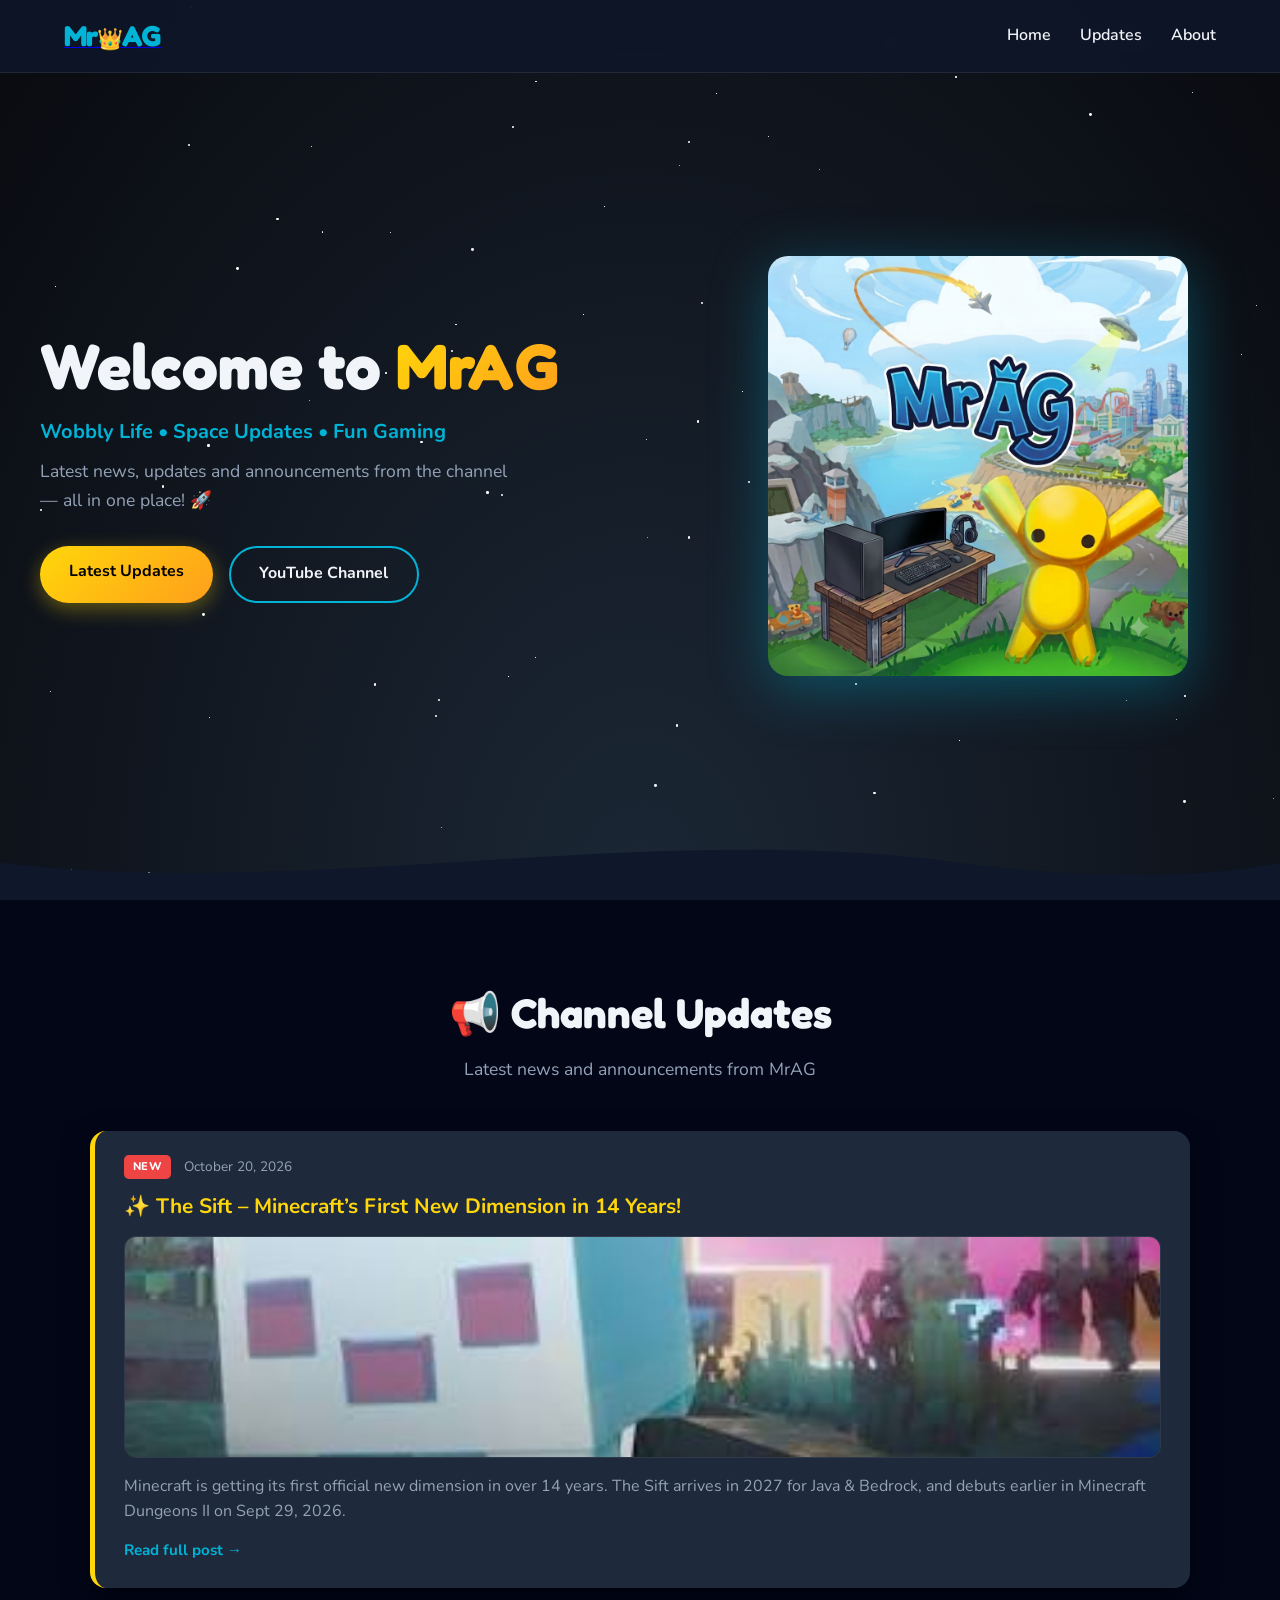
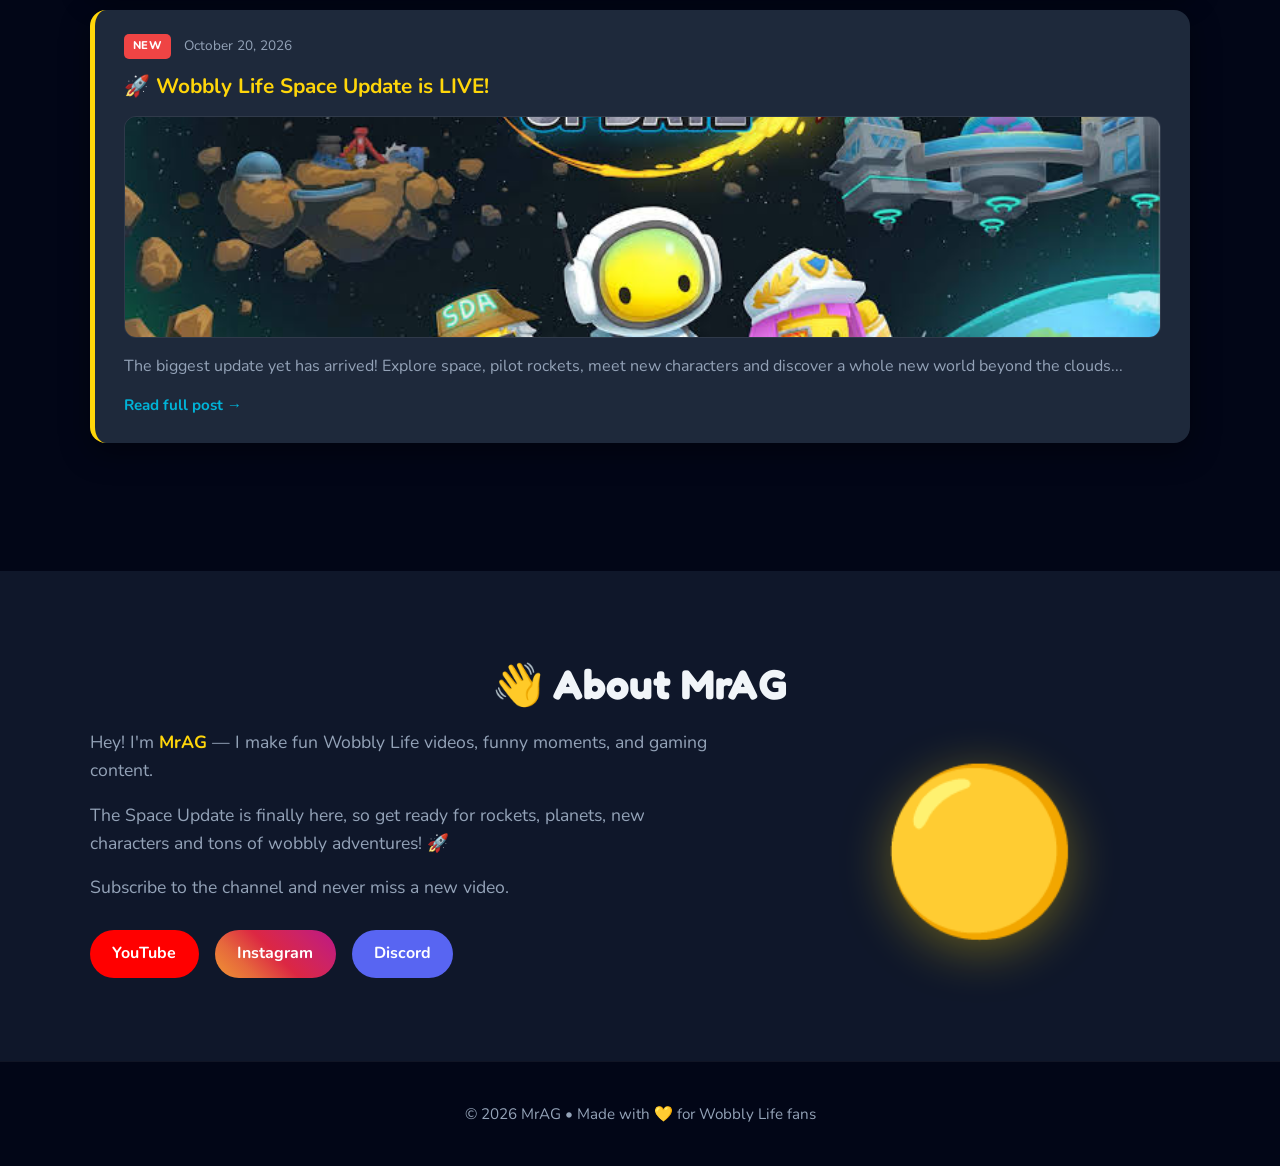
==== index.html @ 1ac7b71c "Add files via upload" ====
<!DOCTYPE html>
<html lang="en">
<head>
  <meta charset="UTF-8" />
  <meta name="viewport" content="width=device-width, initial-scale=1.0" />
  <title>MrAG | Wobbly Life & Gaming</title>
  <link rel="stylesheet" href="style.css" />
  <link rel="preconnect" href="https://fonts.googleapis.com">
  <link rel="preconnect" href="https://fonts.gstatic.com" crossorigin>
  <link href="https://fonts.googleapis.com/css2?family=Fredoka:wght@400;500;600;700&family=Nunito:wght@400;600;700;800&display=swap" rel="stylesheet">
</head>
<body>
  <!-- Floating Stars Background -->
  <div class="stars" id="stars"></div>

  <!-- Navbar -->
  <nav class="navbar">
    <div class="nav-container">
      <a href="index.html" class="logo">
        <span class="logo-text">Mr<span class="logo-crown">👑</span>AG</span>
      </a>
      <ul class="nav-links" id="navLinks">
        <li><a href="#home">Home</a></li>
        <li><a href="#updates">Updates</a></li>
        <li><a href="#about">About</a></li>
      </ul>
      <button class="hamburger" id="hamburger" aria-label="Menu">
        <span></span><span></span><span></span>
      </button>
    </div>
  </nav>

  <!-- Hero Section -->
  <section id="home" class="hero">
    <div class="hero-content">
      <div class="hero-text">
        <h1>Welcome to <span class="highlight">MrAG</span></h1>
        <p class="tagline">Wobbly Life • Space Updates • Fun Gaming</p>
        <p class="hero-desc">Latest news, updates and announcements from the channel — all in one place! 🚀</p>
        <div class="hero-btns">
          <a href="#updates" class="btn btn-primary">Latest Updates</a>
          <a href="https://www.youtube.com/channel/UCVmaqsWX8SFFUA2DObU6sYA" target="_blank" class="btn btn-secondary">YouTube Channel</a>
        </div>
      </div>
      <div class="hero-character">
        <div class="logo-hero">
          <img src="logo.png" alt="MrAG Logo" class="hero-logo" />
        </div>
      </div>
    </div>
    <div class="wave">
      <svg viewBox="0 0 1440 120" preserveAspectRatio="none">
        <path d="M0,64 C360,120 720,0 1080,64 C1260,96 1380,80 1440,64 L1440,120 L0,120 Z" fill="#0f172a"></path>
      </svg>
    </div>
  </section>

  <!-- Updates Section -->
  <section id="updates" class="section updates-section">
    <div class="container">
      <h2 class="section-title">📢 Channel Updates</h2>
      <p class="section-subtitle">Latest news and announcements from MrAG</p>

      <div class="updates-list" id="updatesList">
        <!-- Post 2 - Sift Dimension -->
        <a href="post-sift-dimension.html" target="_blank" class="update-card-link">
          <div class="update-card">
            <div class="update-meta">
              <span class="badge-new">NEW</span>
              <span class="date">October 20, 2026</span>
            </div>
            <h3>✨ The Sift – Minecraft’s First New Dimension in 14 Years!</h3>
            <div class="update-thumb">
              <img src="sift-news.jpg" alt="The Sift Dimension" />
            </div>
            <p class="preview">Minecraft is getting its first official new dimension in over 14 years. The Sift arrives in 2027 for Java & Bedrock, and debuts earlier in Minecraft Dungeons II on Sept 29, 2026.</p>
            <span class="read-more">Read full post →</span>
          </div>
        </a>

        <!-- Post 1 - Space Update -->
        <a href="post-space-update.html" target="_blank" class="update-card-link">
          <div class="update-card">
            <div class="update-meta">
              <span class="badge-new">NEW</span>
              <span class="date">October 20, 2026</span>
            </div>
            <h3>🚀 Wobbly Life Space Update is LIVE!</h3>
            <div class="update-thumb">
              <img src="space-update.jpg" alt="Space Update" />
            </div>
            <p class="preview">The biggest update yet has arrived! Explore space, pilot rockets, meet new characters and discover a whole new world beyond the clouds...</p>
            <span class="read-more">Read full post →</span>
          </div>
        </a>
      </div>
    </div>
  </section>

  <!-- About Section -->
  <section id="about" class="section about-section">
    <div class="container">
      <h2 class="section-title">👋 About MrAG</h2>
      <div class="about-content">
        <div class="about-text">
          <p>Hey! I'm <strong>MrAG</strong> — I make fun Wobbly Life videos, funny moments, and gaming content.</p>
          <p>The Space Update is finally here, so get ready for rockets, planets, new characters and tons of wobbly adventures! 🚀</p>
          <p>Subscribe to the channel and never miss a new video.</p>
          <div class="social-links">
            <a href="https://www.youtube.com/channel/UCVmaqsWX8SFFUA2DObU6sYA" target="_blank" class="social-btn youtube">YouTube</a>
            <a href="#" class="social-btn instagram">Instagram</a>
            <a href="#" class="social-btn discord">Discord</a>
          </div>
        </div>
        <div class="about-character">
          <div class="big-blob">🟡</div>
        </div>
      </div>
    </div>
  </section>

  <!-- Footer -->
  <footer class="footer">
    <div class="container">
      <p>© 2026 MrAG • Made with 💛 for Wobbly Life fans</p>
    </div>
  </footer>

  <script src="script.js"></script>
</body>
</html>
---- style.css ----
/* ========== RESET & BASE ========== */
* {
  margin: 0;
  padding: 0;
  box-sizing: border-box;
}

:root {
  --yellow: #ffd60a;
  --yellow-dark: #f4a261;
  --blue: #00b4d8;
  --blue-dark: #0077b6;
  --purple: #7b2cbf;
  --dark: #0f172a;
  --darker: #020617;
  --card: #1e293b;
  --text: #f1f5f9;
  --text-muted: #94a3b8;
  --success: #22c55e;
  --radius: 16px;
  --shadow: 0 10px 30px rgba(0,0,0,0.4);
}

html {
  scroll-behavior: smooth;
}

body {
  font-family: 'Nunito', 'Fredoka', sans-serif;
  background: var(--darker);
  color: var(--text);
  line-height: 1.6;
  overflow-x: hidden;
}

/* ========== STARS BACKGROUND ========== */
.stars {
  position: fixed;
  top: 0;
  left: 0;
  width: 100%;
  height: 100%;
  pointer-events: none;
  z-index: 0;
  background: radial-gradient(ellipse at bottom, #1b2735 0%, #090a0f 100%);
}

.star {
  position: absolute;
  background: white;
  border-radius: 50%;
  animation: twinkle var(--duration) ease-in-out infinite;
}

@keyframes twinkle {
  0%, 100% { opacity: 0.3; transform: scale(1); }
  50% { opacity: 1; transform: scale(1.2); }
}

/* ========== NAVBAR ========== */
.navbar {
  position: fixed;
  top: 0;
  left: 0;
  width: 100%;
  z-index: 1000;
  background: rgba(15, 23, 42, 0.85);
  backdrop-filter: blur(12px);
  border-bottom: 1px solid rgba(255,255,255,0.08);
}

.nav-container {
  max-width: 1200px;
  margin: 0 auto;
  padding: 0.8rem 1.5rem;
  display: flex;
  align-items: center;
  justify-content: space-between;
}

.logo-text {
  font-family: 'Fredoka', sans-serif;
  font-size: 1.8rem;
  font-weight: 700;
  color: var(--blue);
  text-decoration: none;
  letter-spacing: -1px;
}

.logo-crown {
  font-size: 1.3rem;
  vertical-align: middle;
}

.nav-links {
  display: flex;
  list-style: none;
  gap: 1.8rem;
  align-items: center;
}

.nav-links a {
  color: var(--text);
  text-decoration: none;
  font-weight: 600;
  font-size: 1rem;
  transition: color 0.2s;
}

.nav-links a:hover {
  color: var(--yellow);
}

.btn-nav {
  background: linear-gradient(135deg, var(--yellow), var(--yellow-dark));
  color: #000 !important;
  padding: 0.45rem 1.1rem;
  border-radius: 50px;
  font-weight: 700 !important;
}

.hamburger {
  display: none;
  flex-direction: column;
  gap: 5px;
  background: none;
  border: none;
  cursor: pointer;
}

.hamburger span {
  width: 26px;
  height: 3px;
  background: var(--text);
  border-radius: 3px;
  transition: 0.3s;
}

/* ========== HERO ========== */
.hero {
  position: relative;
  min-height: 100vh;
  display: flex;
  align-items: center;
  padding: 6rem 1.5rem 4rem;
  z-index: 1;
}

.hero-content {
  max-width: 1200px;
  margin: 0 auto;
  display: grid;
  grid-template-columns: 1.2fr 1fr;
  gap: 3rem;
  align-items: center;
  width: 100%;
}

.hero-text h1 {
  font-family: 'Fredoka', sans-serif;
  font-size: clamp(2.5rem, 6vw, 4rem);
  font-weight: 700;
  line-height: 1.15;
  margin-bottom: 0.8rem;
}

.highlight {
  background: linear-gradient(135deg, var(--yellow), #ff9f1c);
  -webkit-background-clip: text;
  -webkit-text-fill-color: transparent;
  background-clip: text;
}

.tagline {
  font-size: 1.25rem;
  color: var(--blue);
  font-weight: 700;
  margin-bottom: 0.6rem;
}

.hero-desc {
  color: var(--text-muted);
  font-size: 1.1rem;
  margin-bottom: 2rem;
  max-width: 480px;
}

.hero-btns {
  display: flex;
  gap: 1rem;
  flex-wrap: wrap;
}

.btn {
  display: inline-block;
  padding: 0.85rem 1.8rem;
  border-radius: 50px;
  font-weight: 700;
  font-size: 1rem;
  text-decoration: none;
  transition: all 0.25s ease;
  border: none;
  cursor: pointer;
  font-family: inherit;
}

.btn-primary {
  background: linear-gradient(135deg, var(--yellow), #ff9f1c);
  color: #000;
  box-shadow: 0 6px 20px rgba(255, 214, 10, 0.35);
}

.btn-primary:hover {
  transform: translateY(-3px);
  box-shadow: 0 10px 28px rgba(255, 214, 10, 0.5);
}

.btn-secondary {
  background: transparent;
  color: var(--text);
  border: 2px solid var(--blue);
}

.btn-secondary:hover {
  background: var(--blue);
  color: #000;
}

/* Hero Logo */
.hero-character {
  position: relative;
  display: flex;
  justify-content: center;
  align-items: center;
}

.logo-hero {
  max-width: 420px;
  width: 100%;
}

.hero-logo {
  width: 100%;
  height: auto;
  border-radius: 20px;
  animation: bounce 3s ease-in-out infinite;
  filter: drop-shadow(0 12px 28px rgba(0, 180, 216, 0.35));
  display: block;
}

@keyframes bounce {
  0%, 100% { transform: translateY(0); }
  50% { transform: translateY(-14px); }
}

.wave {
  position: absolute;
  bottom: 0;
  left: 0;
  width: 100%;
  line-height: 0;
}

.wave svg {
  width: 100%;
  height: 80px;
}

/* ========== SECTIONS ========== */
.section {
  position: relative;
  z-index: 1;
  padding: 5rem 1.5rem;
}

.container {
  max-width: 1100px;
  margin: 0 auto;
}

.section-title {
  font-family: 'Fredoka', sans-serif;
  font-size: clamp(1.8rem, 4vw, 2.6rem);
  text-align: center;
  margin-bottom: 0.5rem;
}

.section-subtitle {
  text-align: center;
  color: var(--text-muted);
  margin-bottom: 3rem;
  font-size: 1.1rem;
}

/* ========== UPDATES ========== */
.updates-section {
  background: var(--darker);
}

.updates-list {
  display: flex;
  flex-direction: column;
  gap: 1.4rem;
  margin-bottom: 3rem;
}

.update-card-link {
  text-decoration: none;
  color: inherit;
  display: block;
}

.update-card {
  background: var(--card);
  border-radius: var(--radius);
  padding: 1.5rem 1.8rem;
  border-left: 5px solid var(--yellow);
  box-shadow: var(--shadow);
  transition: transform 0.25s, box-shadow 0.25s;
  cursor: pointer;
}

.update-card-link:hover .update-card {
  transform: translateY(-5px);
  box-shadow: 0 16px 40px rgba(0,0,0,0.5);
}

.update-meta {
  display: flex;
  align-items: center;
  gap: 0.8rem;
  margin-bottom: 0.7rem;
}

.update-meta .badge-new {
  background: #ef4444;
  color: white;
  font-size: 0.7rem;
  font-weight: 800;
  padding: 0.2rem 0.55rem;
  border-radius: 5px;
  letter-spacing: 0.5px;
}

.update-meta .date {
  font-size: 0.85rem;
  color: var(--text-muted);
}

.update-card h3 {
  font-size: 1.3rem;
  margin-bottom: 0.5rem;
  color: var(--yellow);
}

.update-thumb {
  margin: 0.8rem 0 1rem;
  border-radius: 12px;
  overflow: hidden;
  border: 1px solid rgba(255,255,255,0.08);
}
.update-thumb img {
  width: 100%;
  height: auto;
  display: block;
  max-height: 220px;
  object-fit: cover;
}
.update-card .preview {
  color: var(--text-muted);
  font-size: 1rem;
  margin-bottom: 0.9rem;
  line-height: 1.55;
}

.update-card .read-more {
  color: var(--blue);
  font-weight: 700;
  font-size: 0.95rem;
}

.update-card-link:hover .read-more {
  color: var(--yellow);
}

/* ========== ABOUT ========== */
.about-section {
  background: var(--dark);
}

.about-content {
  display: grid;
  grid-template-columns: 1.5fr 1fr;
  gap: 3rem;
  align-items: center;
}

.about-text p {
  margin-bottom: 1rem;
  font-size: 1.1rem;
  color: var(--text-muted);
}

.about-text strong {
  color: var(--yellow);
}

.social-links {
  display: flex;
  gap: 1rem;
  margin-top: 1.8rem;
  flex-wrap: wrap;
}

.social-btn {
  padding: 0.7rem 1.4rem;
  border-radius: 50px;
  font-weight: 700;
  text-decoration: none;
  transition: 0.25s;
}

.social-btn.youtube {
  background: #ff0000;
  color: white;
}

.social-btn.instagram {
  background: linear-gradient(45deg, #f09433, #e6683c, #dc2743, #cc2366, #bc1888);
  color: white;
}

.social-btn.discord {
  background: #5865f2;
  color: white;
}

.social-btn:hover {
  transform: translateY(-3px);
  filter: brightness(1.1);
}

.about-character {
  display: flex;
  justify-content: center;
}

.big-blob {
  font-size: 10rem;
  animation: bounce 3s ease-in-out infinite;
  filter: drop-shadow(0 10px 25px rgba(255, 214, 10, 0.35));
}

/* ========== FOOTER ========== */
.footer {
  background: var(--darker);
  padding: 2.5rem 1.5rem;
  text-align: center;
  border-top: 1px solid rgba(255,255,255,0.06);
  position: relative;
  z-index: 1;
}

.footer p {
  color: var(--text-muted);
  font-size: 0.95rem;
}

.footer-note {
  margin-top: 0.4rem;
  font-size: 0.8rem !important;
  opacity: 0.7;
}

/* ========== RESPONSIVE ========== */
@media (max-width: 900px) {
  .hero-content {
    grid-template-columns: 1fr;
    text-align: center;
  }
  .hero-desc {
    margin-left: auto;
    margin-right: auto;
  }
  .hero-btns {
    justify-content: center;
  }
  .hero-character {
    order: -1;
  }
  .logo-hero {
    max-width: 320px;
    margin: 0 auto;
  }
  .about-content {
    grid-template-columns: 1fr;
    text-align: center;
  }
  .social-links {
    justify-content: center;
  }
}

@media (max-width: 700px) {
  .nav-links {
    position: fixed;
    top: 70px;
    left: 0;
    width: 100%;
    background: var(--dark);
    flex-direction: column;
    padding: 1.5rem;
    gap: 1.2rem;
    transform: translateY(-150%);
    transition: transform 0.3s ease;
    border-bottom: 1px solid rgba(255,255,255,0.08);
  }
  .nav-links.active {
    transform: translateY(0);
  }
  .hamburger {
    display: flex;
  }
}
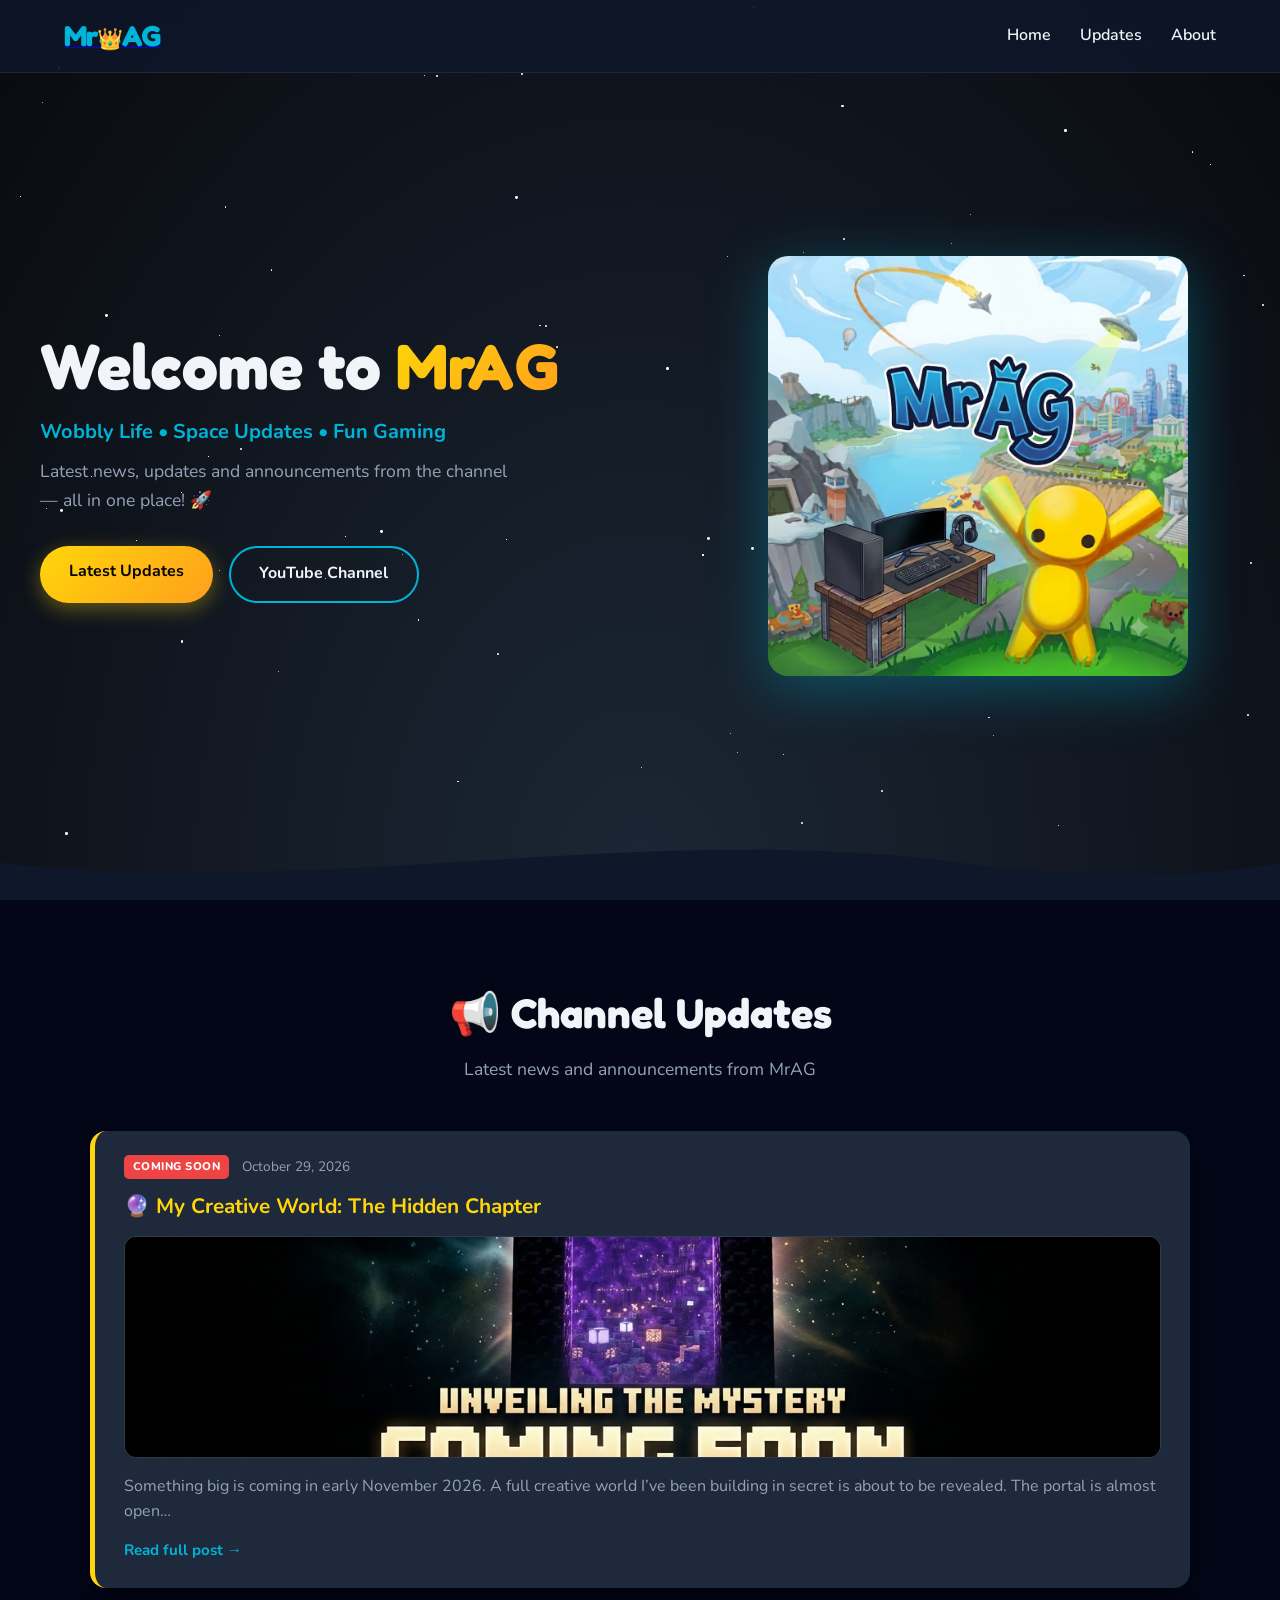
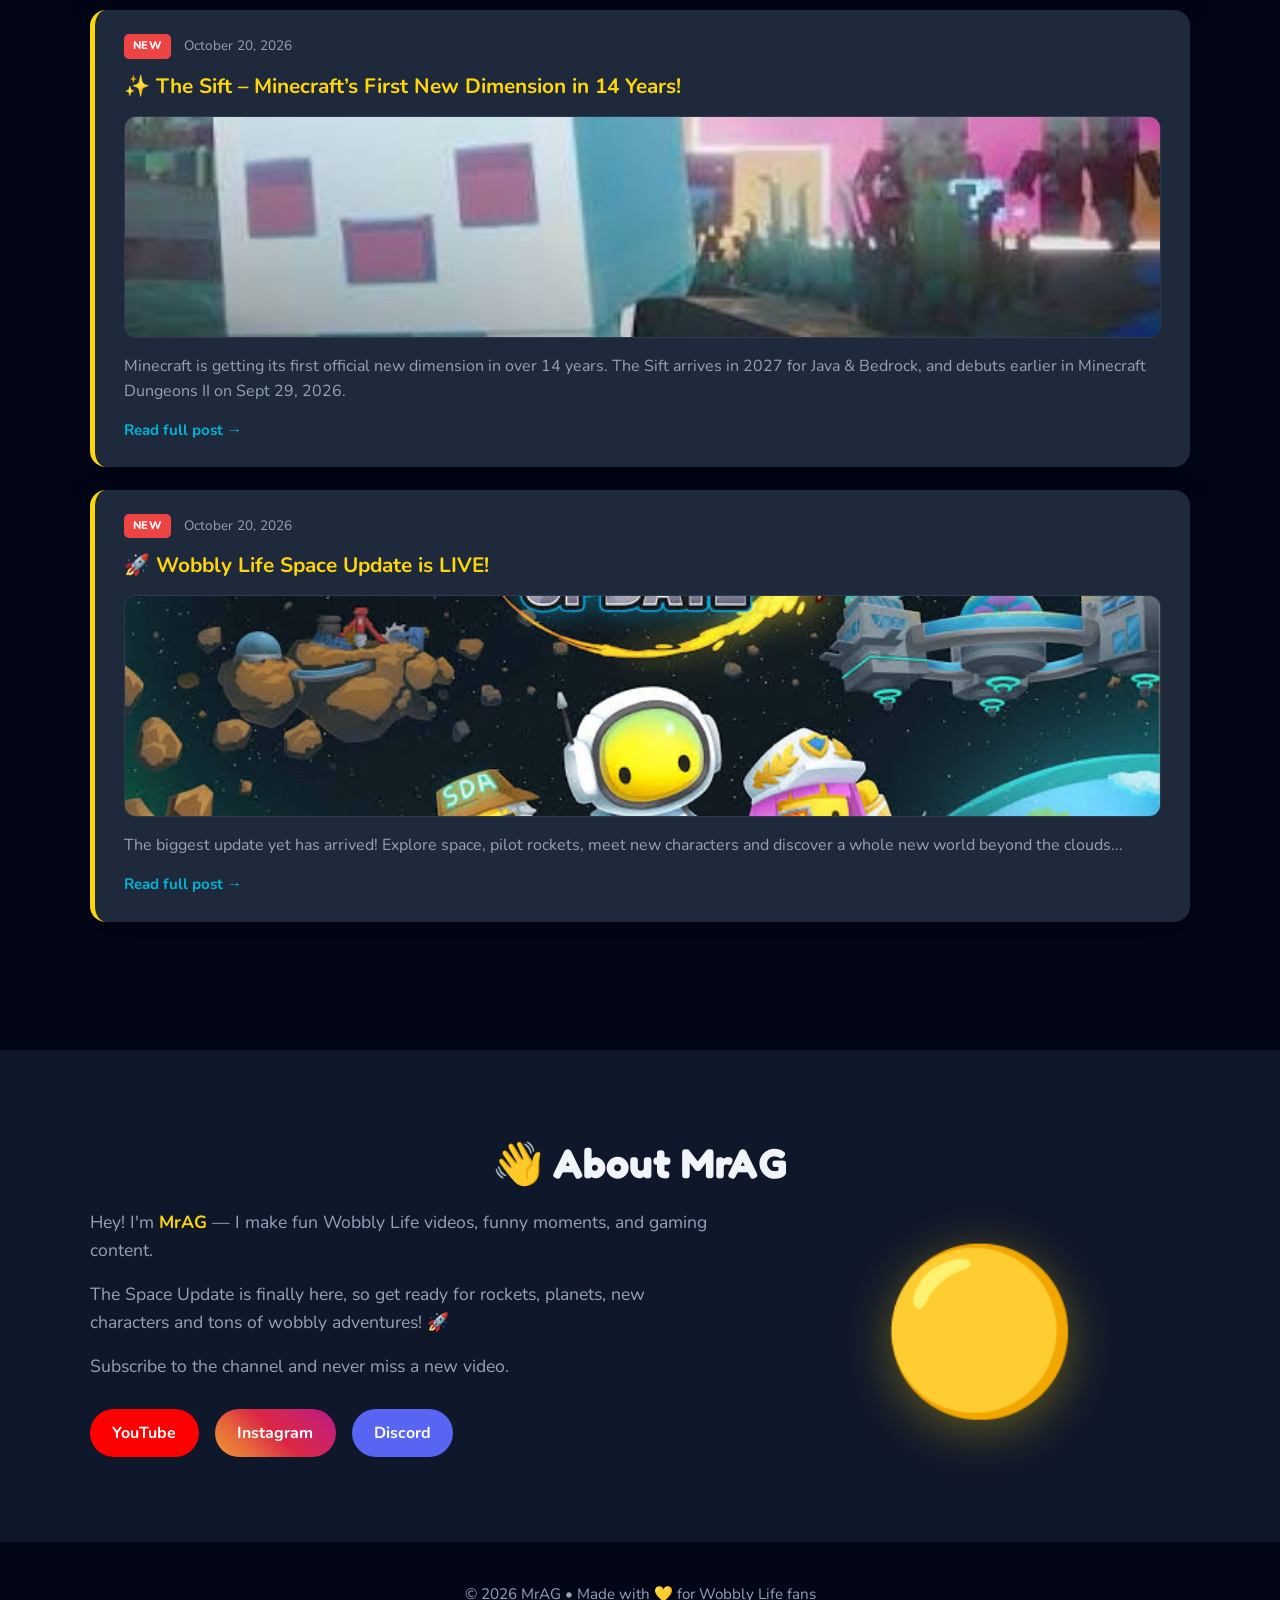
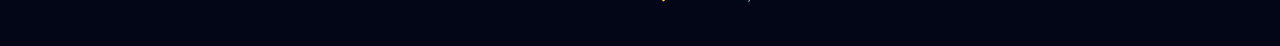
==== commit 7b5a4524: "Add files via upload" ====
--- a/index.html
+++ b/index.html
@@ -62,6 +62,22 @@
       <p class="section-subtitle">Latest news and announcements from MrAG</p>
 
       <div class="updates-list" id="updatesList">
+        <!-- Post 3 - Hidden Chapter Coming Soon -->
+        <a href="post-hidden-chapter.html" target="_blank" class="update-card-link">
+          <div class="update-card">
+            <div class="update-meta">
+              <span class="badge-new">COMING SOON</span>
+              <span class="date">October 29, 2026</span>
+            </div>
+            <h3>🔮 My Creative World: The Hidden Chapter</h3>
+            <div class="update-thumb">
+              <img src="coming-soon-world.jpg" alt="Coming Soon - Hidden Chapter" />
+            </div>
+            <p class="preview">Something big is coming in early November 2026. A full creative world I’ve been building in secret is about to be revealed. The portal is almost open…</p>
+            <span class="read-more">Read full post →</span>
+          </div>
+        </a>
+
         <!-- Post 2 - Sift Dimension -->
         <a href="post-sift-dimension.html" target="_blank" class="update-card-link">
           <div class="update-card">
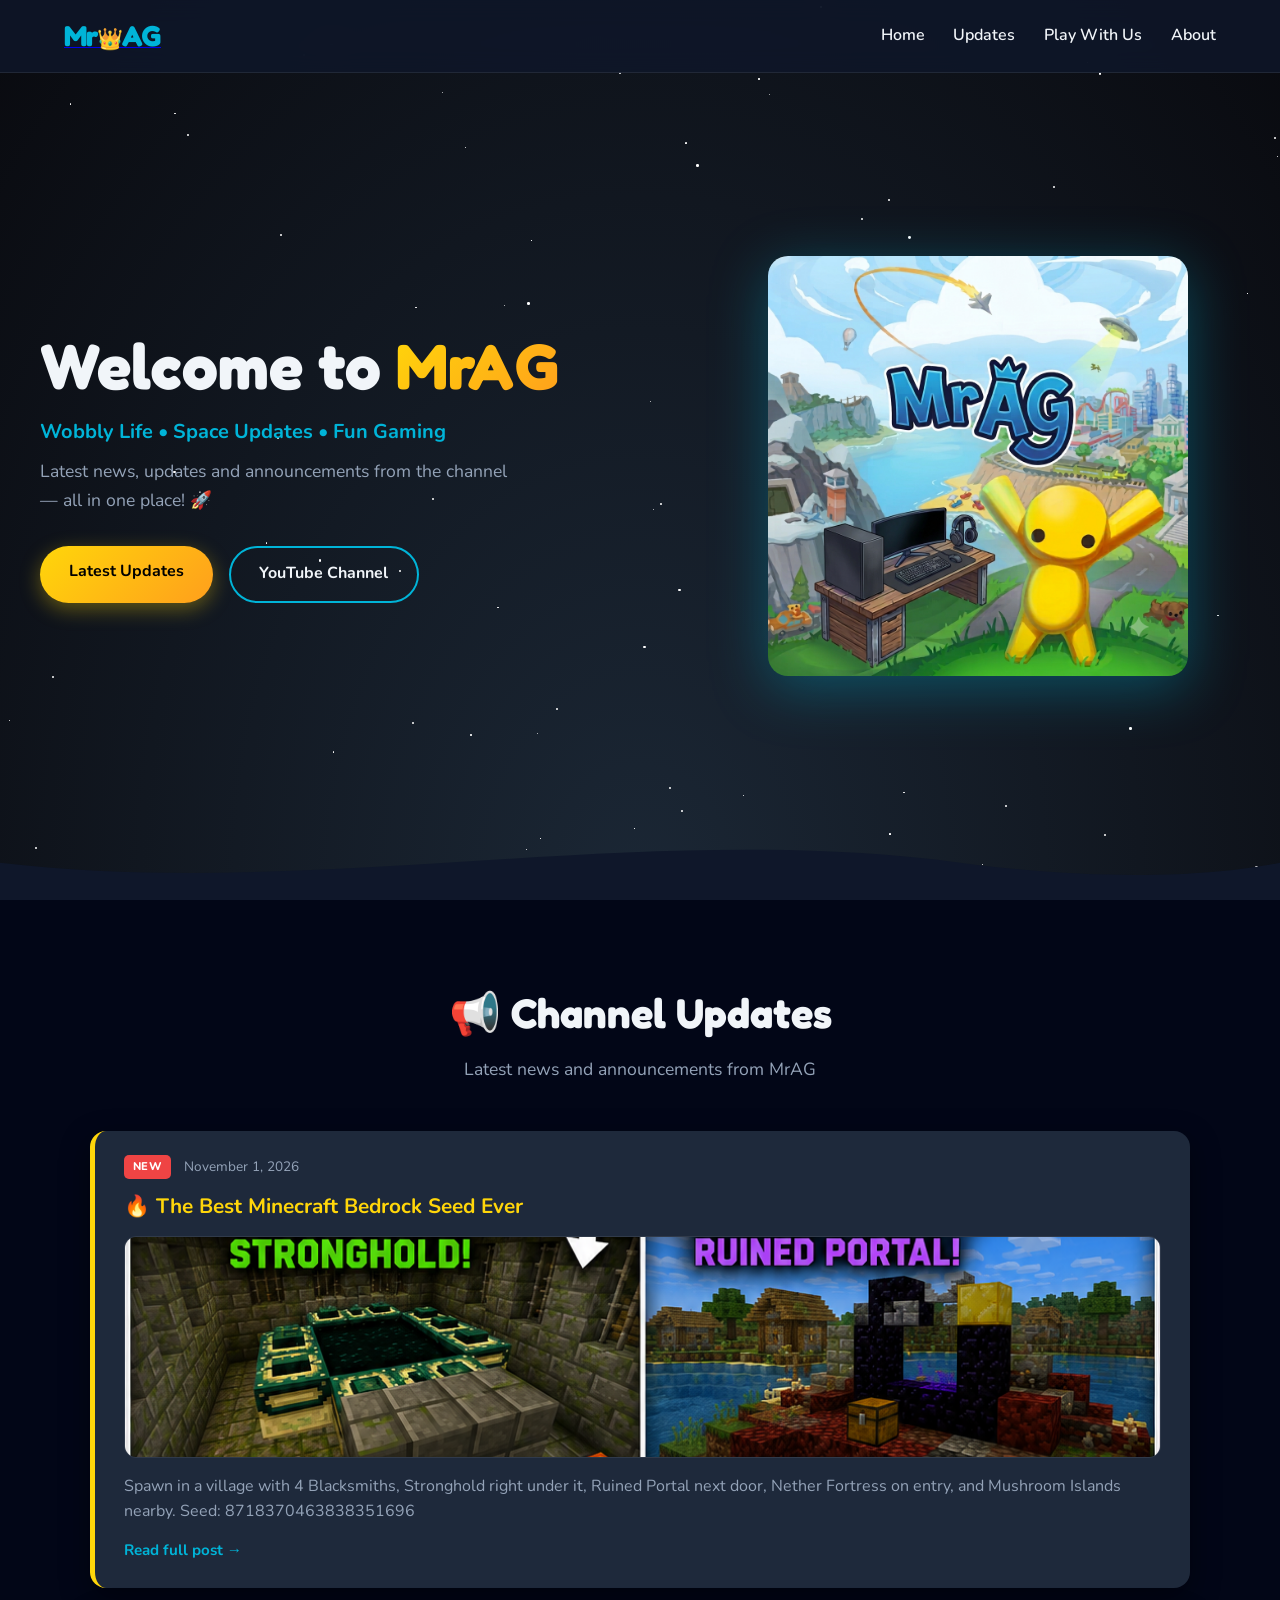
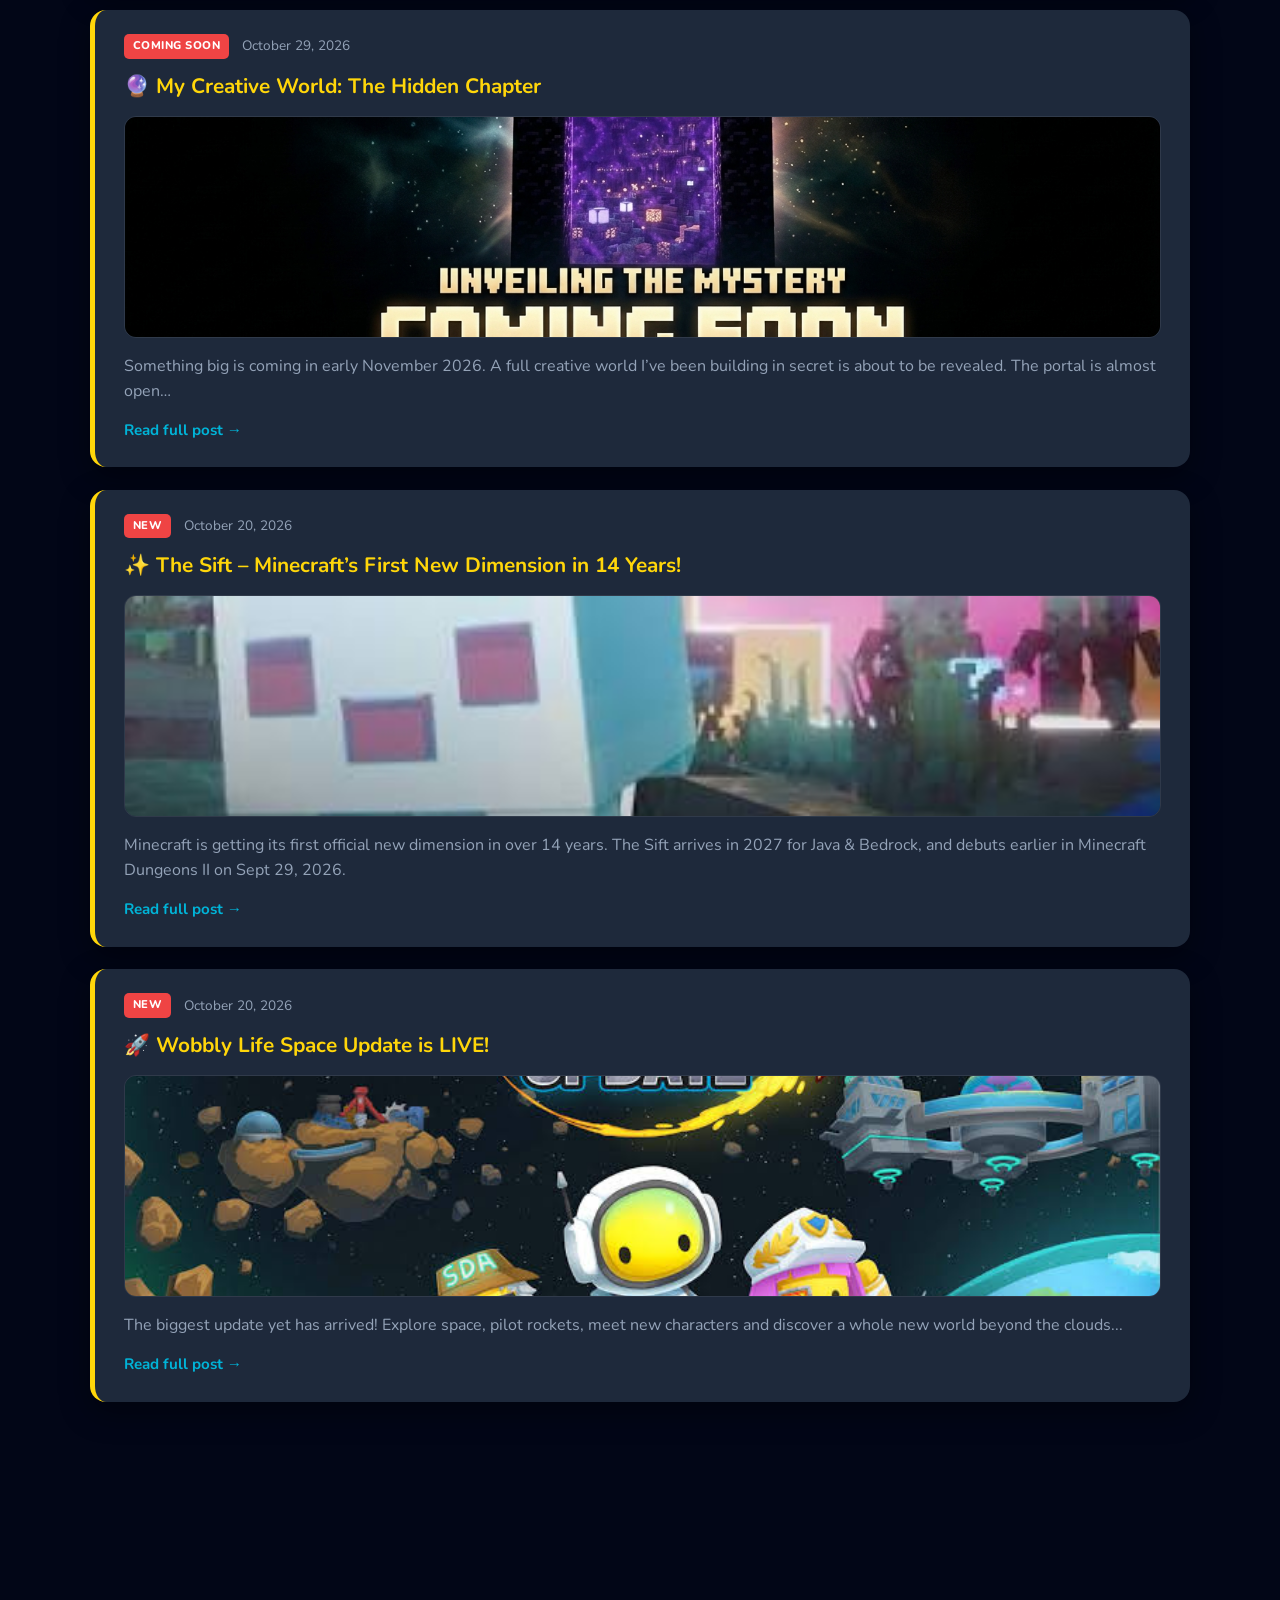
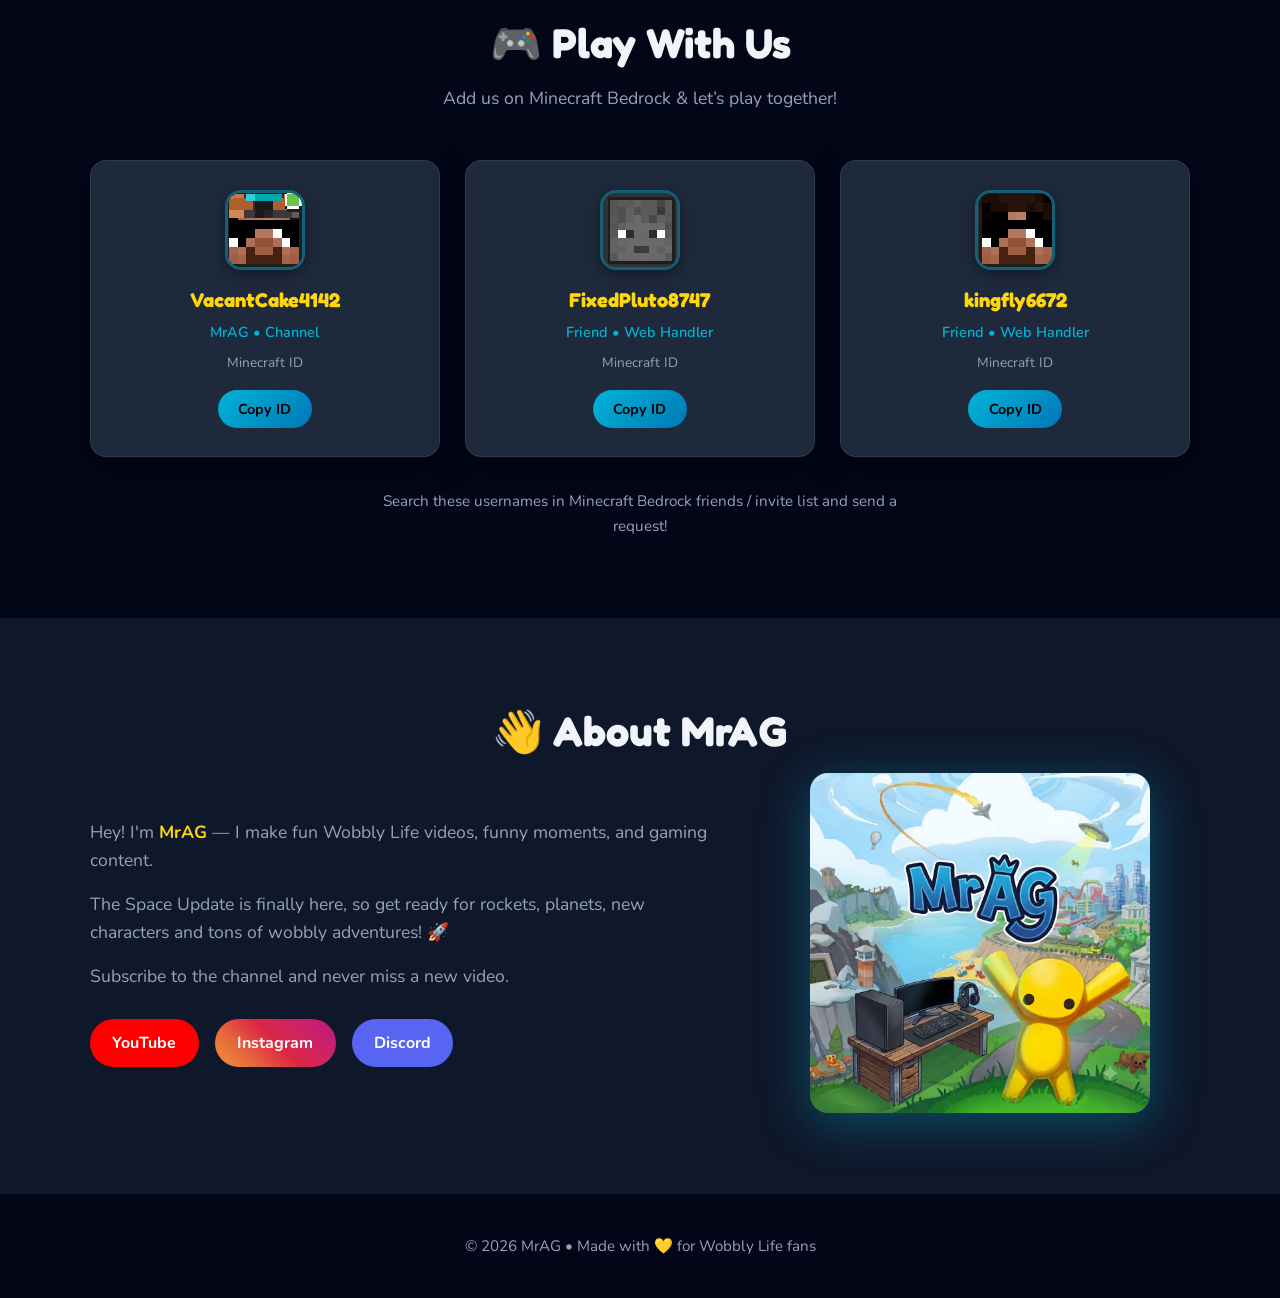
==== commit db1613ca: "Add files via upload" ====
--- a/index.html
+++ b/index.html
@@ -22,6 +22,7 @@
       <ul class="nav-links" id="navLinks">
         <li><a href="#home">Home</a></li>
         <li><a href="#updates">Updates</a></li>
+        <li><a href="#play">Play With Us</a></li>
         <li><a href="#about">About</a></li>
       </ul>
       <button class="hamburger" id="hamburger" aria-label="Menu">
@@ -62,6 +63,22 @@
       <p class="section-subtitle">Latest news and announcements from MrAG</p>
 
       <div class="updates-list" id="updatesList">
+        <!-- Post 4 - Best Bedrock Seed -->
+        <a href="post-best-bedrock-seed.html" target="_blank" class="update-card-link">
+          <div class="update-card">
+            <div class="update-meta">
+              <span class="badge-new">NEW</span>
+              <span class="date">November 1, 2026</span>
+            </div>
+            <h3>🔥 The Best Minecraft Bedrock Seed Ever</h3>
+            <div class="update-thumb">
+              <img src="seed-guide.jpg" alt="Best Minecraft Bedrock Seed" />
+            </div>
+            <p class="preview">Spawn in a village with 4 Blacksmiths, Stronghold right under it, Ruined Portal next door, Nether Fortress on entry, and Mushroom Islands nearby. Seed: 8718370463838351696</p>
+            <span class="read-more">Read full post →</span>
+          </div>
+        </a>
+
         <!-- Post 3 - Hidden Chapter Coming Soon -->
         <a href="post-hidden-chapter.html" target="_blank" class="update-card-link">
           <div class="update-card">
@@ -110,6 +127,49 @@
           </div>
         </a>
       </div>
+    </div>
+  </section>
+
+
+  <!-- Play With Us Section -->
+  <section id="play" class="section play-section">
+    <div class="container">
+      <h2 class="section-title">🎮 Play With Us</h2>
+      <p class="section-subtitle">Add us on Minecraft Bedrock &amp; let’s play together!</p>
+
+      <div class="players-grid">
+        <div class="player-card">
+          <div class="player-avatar">
+            <img src="face_vacant.png" alt="VacantCake4142" />
+          </div>
+          <h3 class="player-name">VacantCake4142</h3>
+          <p class="player-role">MrAG • Channel</p>
+          <p class="player-id">Minecraft ID</p>
+          <button class="copy-btn" onclick="copyId(this, 'VacantCake4142')">Copy ID</button>
+        </div>
+
+        <div class="player-card">
+          <div class="player-avatar">
+            <img src="face_pluto.png" alt="FixedPluto8747" />
+          </div>
+          <h3 class="player-name">FixedPluto8747</h3>
+          <p class="player-role">Friend • Web Handler</p>
+          <p class="player-id">Minecraft ID</p>
+          <button class="copy-btn" onclick="copyId(this, 'FixedPluto8747')">Copy ID</button>
+        </div>
+
+        <div class="player-card">
+          <div class="player-avatar">
+            <img src="face_kingfly.png" alt="kingfly6672" />
+          </div>
+          <h3 class="player-name">kingfly6672</h3>
+          <p class="player-role">Friend • Web Handler</p>
+          <p class="player-id">Minecraft ID</p>
+          <button class="copy-btn" onclick="copyId(this, 'kingfly6672')">Copy ID</button>
+        </div>
+      </div>
+
+      <p class="play-note">Search these usernames in Minecraft Bedrock friends / invite list and send a request!</p>
     </div>
   </section>
 
@@ -129,7 +189,7 @@
           </div>
         </div>
         <div class="about-character">
-          <div class="big-blob">🟡</div>
+          <img src="logo.png" alt="MrAG Logo" class="about-logo" />
         </div>
       </div>
     </div>
--- a/style.css
+++ b/style.css
@@ -443,12 +443,17 @@
 .about-character {
   display: flex;
   justify-content: center;
-}
-
-.big-blob {
-  font-size: 10rem;
+  align-items: center;
+}
+
+.about-logo {
+  max-width: 340px;
+  width: 100%;
+  height: auto;
+  border-radius: 18px;
   animation: bounce 3s ease-in-out infinite;
-  filter: drop-shadow(0 10px 25px rgba(255, 214, 10, 0.35));
+  filter: drop-shadow(0 10px 25px rgba(0, 180, 216, 0.35));
+  display: block;
 }
 
 /* ========== FOOTER ========== */
@@ -522,3 +527,103 @@
     display: flex;
   }
 }
+
+
+/* ========== PLAY WITH US ========== */
+.play-section {
+  background: var(--darker);
+}
+
+.players-grid {
+  display: grid;
+  grid-template-columns: repeat(auto-fit, minmax(240px, 1fr));
+  gap: 1.6rem;
+  margin-bottom: 2rem;
+}
+
+.player-card {
+  background: var(--card);
+  border-radius: var(--radius);
+  padding: 1.8rem 1.5rem;
+  text-align: center;
+  border: 1px solid rgba(255,255,255,0.08);
+  box-shadow: var(--shadow);
+  transition: transform 0.25s, box-shadow 0.25s;
+}
+
+.player-card:hover {
+  transform: translateY(-6px);
+  box-shadow: 0 16px 40px rgba(0,0,0,0.5);
+  border-color: rgba(0, 180, 216, 0.35);
+}
+
+.player-avatar {
+  width: 80px;
+  height: 80px;
+  margin: 0 auto 0.9rem;
+  border-radius: 16px;
+  overflow: hidden;
+  border: 3px solid rgba(0, 180, 216, 0.4);
+  box-shadow: 0 4px 14px rgba(0,0,0,0.35);
+  background: #1e293b;
+}
+
+.player-avatar img {
+  width: 100%;
+  height: 100%;
+  object-fit: cover;
+  display: block;
+  image-rendering: pixelated;
+}
+
+.player-name {
+  font-family: 'Fredoka', sans-serif;
+  font-size: 1.25rem;
+  color: var(--yellow);
+  margin-bottom: 0.3rem;
+  word-break: break-all;
+}
+
+.player-role {
+  color: var(--blue);
+  font-size: 0.9rem;
+  font-weight: 600;
+  margin-bottom: 0.5rem;
+}
+
+.player-id {
+  color: var(--text-muted);
+  font-size: 0.85rem;
+  margin-bottom: 1rem;
+}
+
+.copy-btn {
+  background: linear-gradient(135deg, var(--blue), var(--blue-dark));
+  color: #000;
+  border: none;
+  padding: 0.55rem 1.3rem;
+  border-radius: 50px;
+  font-weight: 700;
+  font-size: 0.9rem;
+  cursor: pointer;
+  font-family: inherit;
+  transition: transform 0.2s, box-shadow 0.2s;
+}
+
+.copy-btn:hover {
+  transform: scale(1.05);
+  box-shadow: 0 6px 18px rgba(0, 180, 216, 0.4);
+}
+
+.copy-btn.copied {
+  background: linear-gradient(135deg, #22c55e, #16a34a);
+  color: white;
+}
+
+.play-note {
+  text-align: center;
+  color: var(--text-muted);
+  font-size: 0.95rem;
+  max-width: 520px;
+  margin: 0 auto;
+}
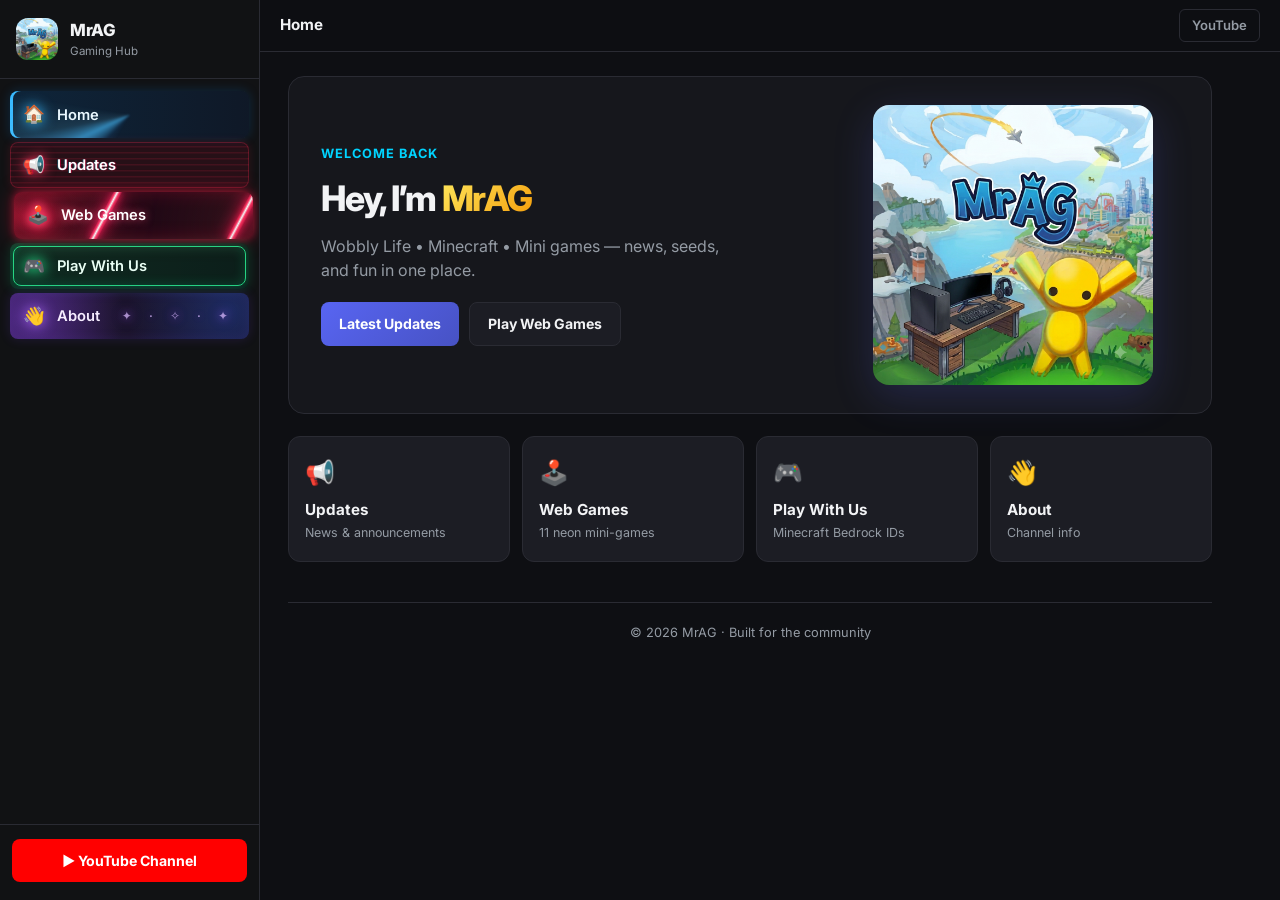
==== commit a9ca8bbf: "Complete website redesign" ====
--- a/index.html
+++ b/index.html
@@ -3,204 +3,305 @@
 <head>
   <meta charset="UTF-8" />
   <meta name="viewport" content="width=device-width, initial-scale=1.0" />
-  <title>MrAG | Wobbly Life & Gaming</title>
+  <title>MrAG | Gaming Hub</title>
   <link rel="stylesheet" href="style.css" />
   <link rel="preconnect" href="https://fonts.googleapis.com">
   <link rel="preconnect" href="https://fonts.gstatic.com" crossorigin>
-  <link href="https://fonts.googleapis.com/css2?family=Fredoka:wght@400;500;600;700&family=Nunito:wght@400;600;700;800&display=swap" rel="stylesheet">
+  <link href="https://fonts.googleapis.com/css2?family=Inter:wght@400;500;600;700;800&display=swap" rel="stylesheet">
 </head>
 <body>
-  <!-- Floating Stars Background -->
-  <div class="stars" id="stars"></div>
-
-  <!-- Navbar -->
-  <nav class="navbar">
-    <div class="nav-container">
-      <a href="index.html" class="logo">
-        <span class="logo-text">Mr<span class="logo-crown">👑</span>AG</span>
-      </a>
-      <ul class="nav-links" id="navLinks">
-        <li><a href="#home">Home</a></li>
-        <li><a href="#updates">Updates</a></li>
-        <li><a href="#play">Play With Us</a></li>
-        <li><a href="#about">About</a></li>
-      </ul>
-      <button class="hamburger" id="hamburger" aria-label="Menu">
-        <span></span><span></span><span></span>
-      </button>
-    </div>
-  </nav>
-
-  <!-- Hero Section -->
-  <section id="home" class="hero">
-    <div class="hero-content">
-      <div class="hero-text">
-        <h1>Welcome to <span class="highlight">MrAG</span></h1>
-        <p class="tagline">Wobbly Life • Space Updates • Fun Gaming</p>
-        <p class="hero-desc">Latest news, updates and announcements from the channel — all in one place! 🚀</p>
-        <div class="hero-btns">
-          <a href="#updates" class="btn btn-primary">Latest Updates</a>
-          <a href="https://www.youtube.com/channel/UCVmaqsWX8SFFUA2DObU6sYA" target="_blank" class="btn btn-secondary">YouTube Channel</a>
+  <div class="app">
+    <!-- Discord-style left sidebar -->
+    <aside class="sidebar" id="sidebar">
+      <div class="sidebar-brand">
+        <img src="logo.png" alt="MrAG" class="sidebar-logo-img" />
+        <div>
+          <div class="sidebar-title">MrAG</div>
+          <div class="sidebar-sub">Gaming Hub</div>
         </div>
       </div>
-      <div class="hero-character">
-        <div class="logo-hero">
-          <img src="logo.png" alt="MrAG Logo" class="hero-logo" />
-        </div>
+
+      <nav class="sidebar-nav">
+        <a href="#home" class="nav-item active always-fx" data-section="home">
+          <span class="nav-icon">🏠</span> Home
+        </a>
+        <a href="#updates" class="nav-item always-fx" data-section="updates">
+          <span class="nav-icon">📢</span> Updates
+        </a>
+        <a href="#games" class="nav-item always-fx" data-section="games">
+          <span class="nav-icon">🕹️</span> Web Games
+        </a>
+        <a href="#play" class="nav-item always-fx" data-section="play">
+          <span class="nav-icon">🎮</span> Play With Us
+        </a>
+        <a href="#about" class="nav-item always-fx" data-section="about">
+          <span class="nav-icon">👋</span> About
+        </a>
+      </nav>
+
+      <div class="sidebar-footer">
+        <a href="https://www.youtube.com/channel/UCVmaqsWX8SFFUA2DObU6sYA" target="_blank" class="yt-btn">
+          ▶ YouTube Channel
+        </a>
+      </div>
+    </aside>
+
+    <div class="sidebar-overlay" id="sidebarOverlay"></div>
+
+    <!-- Main content -->
+    <div class="main">
+      <header class="topbar">
+        <button class="menu-toggle" id="menuToggle" aria-label="Open menu">☰</button>
+        <div class="topbar-title" id="topbarTitle">Home</div>
+        <a href="https://www.youtube.com/channel/UCVmaqsWX8SFFUA2DObU6sYA" target="_blank" class="topbar-yt">YouTube</a>
+      </header>
+
+      <div class="content">
+        <!-- HOME -->
+        <section id="home" class="panel panel-active">
+          <div class="hero-panel">
+            <div class="hero-left">
+              <p class="eyebrow">Welcome back</p>
+              <h1>Hey, I’m <span class="grad">MrAG</span></h1>
+              <p class="lead">Wobbly Life • Minecraft • Mini games — news, seeds, and fun in one place.</p>
+              <div class="hero-actions">
+                <a href="#updates" class="btn btn-primary">Latest Updates</a>
+                <a href="#games" class="btn btn-ghost">Play Web Games</a>
+              </div>
+            </div>
+            <div class="hero-right">
+              <img src="logo.png" alt="MrAG" class="hero-logo" />
+            </div>
+          </div>
+
+          <div class="quick-grid">
+            <a href="#updates" class="quick-card">
+              <span class="qc-icon">📢</span>
+              <span class="qc-title">Updates</span>
+              <span class="qc-desc">News & announcements</span>
+            </a>
+            <a href="#games" class="quick-card">
+              <span class="qc-icon">🕹️</span>
+              <span class="qc-title">Web Games</span>
+              <span class="qc-desc">11 neon mini-games</span>
+            </a>
+            <a href="#play" class="quick-card">
+              <span class="qc-icon">🎮</span>
+              <span class="qc-title">Play With Us</span>
+              <span class="qc-desc">Minecraft Bedrock IDs</span>
+            </a>
+            <a href="#about" class="quick-card">
+              <span class="qc-icon">👋</span>
+              <span class="qc-title">About</span>
+              <span class="qc-desc">Channel info</span>
+            </a>
+          </div>
+        </section>
+
+        <!-- UPDATES -->
+        <section id="updates" class="panel">
+          <div class="panel-head">
+            <h2>Channel Updates</h2>
+            <p>Latest news and announcements</p>
+          </div>
+
+          <div class="updates-list">
+            <a href="post-wobbly-mobile.html" target="_blank" class="update-card-link">
+              <div class="update-card">
+                <div class="update-meta"><span class="badge-new">NEW</span><span class="date">Nov 1, 2026</span></div>
+                <h3>🎉 Wobbly Life is NOW on Mobile!</h3>
+                <div class="update-thumb"><img src="wobbly-mobile.jpg" alt="" /></div>
+                <p class="preview">Mobile launch + PC & Mobile Crossplay enabled.</p>
+                <span class="read-more">Read full post →</span>
+              </div>
+            </a>
+
+            <a href="post-best-bedrock-seed.html" target="_blank" class="update-card-link">
+              <div class="update-card">
+                <div class="update-meta"><span class="badge-new">NEW</span><span class="date">Nov 1, 2026</span></div>
+                <h3>🔥 The Best Minecraft Bedrock Seed Ever</h3>
+                <div class="update-thumb"><img src="seed-guide.jpg" alt="" /></div>
+                <p class="preview">Village spawn, 4 blacksmiths, stronghold, portal, fortress & mushroom islands. Seed: 8718370463838351696</p>
+                <span class="read-more">Read full post →</span>
+              </div>
+            </a>
+
+            <a href="post-hidden-chapter.html" target="_blank" class="update-card-link">
+              <div class="update-card">
+                <div class="update-meta"><span class="badge-soon">COMING SOON</span><span class="date">Oct 29, 2026</span></div>
+                <h3>🔮 My Creative World: The Hidden Chapter</h3>
+                <div class="update-thumb"><img src="coming-soon-world.jpg" alt="" /></div>
+                <p class="preview">A secret creative world reveal — early November 2026.</p>
+                <span class="read-more">Read full post →</span>
+              </div>
+            </a>
+
+            <a href="post-sift-dimension.html" target="_blank" class="update-card-link">
+              <div class="update-card">
+                <div class="update-meta"><span class="date">Oct 20, 2026</span></div>
+                <h3>✨ The Sift – Minecraft’s First New Dimension in 14 Years!</h3>
+                <div class="update-thumb"><img src="sift-news.jpg" alt="" /></div>
+                <p class="preview">Coming 2027 to Java & Bedrock; debuts in Minecraft Dungeons II on Sept 29, 2026.</p>
+                <span class="read-more">Read full post →</span>
+              </div>
+            </a>
+
+            <a href="post-space-update.html" target="_blank" class="update-card-link">
+              <div class="update-card">
+                <div class="update-meta"><span class="date">Oct 20, 2026</span></div>
+                <h3>🚀 Wobbly Life Space Update is LIVE!</h3>
+                <div class="update-thumb"><img src="space-update.jpg" alt="" /></div>
+                <p class="preview">Rockets, planets, new characters — explore space in Wobbly Life.</p>
+                <span class="read-more">Read full post →</span>
+              </div>
+            </a>
+          </div>
+        </section>
+
+        <!-- WEB GAMES — dark professional -->
+        <section id="games" class="panel">
+          <div class="panel-head games-head">
+            <div>
+              <h2>Web Games</h2>
+              <p>Browser mini-games · no install · scores saved locally</p>
+            </div>
+            <a href="neon-arcade.html" class="btn btn-primary" target="_blank">Open Full Arcade →</a>
+          </div>
+
+          <div class="arcade-hero" id="arcadeHero">
+            <div class="arcade-hero-text">
+              <span class="arcade-badge">NEON ARCADE</span>
+              <h3>11 games in one neon package</h3>
+              <p>Snake, 2048, Breakout, Tetris, Pong, Memory, Minesweeper, Flappy, Simon, Typing Defender, Whack-a-Mole — all in your browser.</p>
+              <a href="neon-arcade.html" class="btn btn-primary" target="_blank">Launch Arcade</a>
+            </div>
+            <div class="nameplate-deco" aria-hidden="true">
+              <div class="np-bar">
+                <span class="np-avatar">M</span>
+                <span class="np-name">MR_AG</span>
+                <span class="np-moth">
+                  <span class="wing wing-l"></span>
+                  <span class="wing wing-r"></span>
+                  <span class="moth-body"></span>
+                </span>
+              </div>
+            </div>
+            <div class="arcade-hero-glow"></div>
+            <div class="static-overlay"></div>
+          </div>
+
+          <div class="games-grid">
+            <a href="neon-arcade.html" target="_blank" class="game-card" style="--g:#00d4ff">
+              <span class="g-ico">🐍</span>
+              <span class="g-name">Neon Snake</span>
+              <span class="g-desc">Wrap portals · rising speed</span>
+            </a>
+            <a href="neon-arcade.html" target="_blank" class="game-card" style="--g:#ffb454">
+              <span class="g-ico">🔢</span>
+              <span class="g-name">2048</span>
+              <span class="g-desc">Merge to the golden tile</span>
+            </a>
+            <a href="neon-arcade.html" target="_blank" class="game-card" style="--g:#ff5c7a">
+              <span class="g-ico">🧱</span>
+              <span class="g-name">Neon Breakout</span>
+              <span class="g-desc">Power-ups · multi-ball</span>
+            </a>
+            <a href="neon-arcade.html" target="_blank" class="game-card" style="--g:#7c5cff">
+              <span class="g-ico">⌨️</span>
+              <span class="g-name">Typing Defender</span>
+              <span class="g-desc">Type before words fall</span>
+            </a>
+            <a href="neon-arcade.html" target="_blank" class="game-card" style="--g:#3ddc84">
+              <span class="g-ico">🏓</span>
+              <span class="g-name">Neon Pong</span>
+              <span class="g-desc">First to 7 vs CPU</span>
+            </a>
+            <a href="neon-arcade.html" target="_blank" class="game-card" style="--g:#00d4ff">
+              <span class="g-ico">🃏</span>
+              <span class="g-name">Memory Match</span>
+              <span class="g-desc">Fewest moves wins</span>
+            </a>
+            <a href="neon-arcade.html" target="_blank" class="game-card" style="--g:#ff5c7a">
+              <span class="g-ico">💣</span>
+              <span class="g-name">Minesweeper</span>
+              <span class="g-desc">Clear the field safely</span>
+            </a>
+            <a href="neon-arcade.html" target="_blank" class="game-card" style="--g:#ffb454">
+              <span class="g-ico">🐦</span>
+              <span class="g-name">Neon Flap</span>
+              <span class="g-desc">One button · infinite pipes</span>
+            </a>
+            <a href="neon-arcade.html" target="_blank" class="game-card" style="--g:#7c5cff">
+              <span class="g-ico">🧩</span>
+              <span class="g-name">Neon Blocks</span>
+              <span class="g-desc">Tetris-style stack & clear</span>
+            </a>
+            <a href="neon-arcade.html" target="_blank" class="game-card" style="--g:#3ddc84">
+              <span class="g-ico">🎵</span>
+              <span class="g-name">Simon Says</span>
+              <span class="g-desc">Repeat the pattern</span>
+            </a>
+            <a href="neon-arcade.html" target="_blank" class="game-card" style="--g:#00d4ff">
+              <span class="g-ico">🔨</span>
+              <span class="g-name">Whack-a-Mole</span>
+              <span class="g-desc">30 seconds · golden moles</span>
+            </a>
+          </div>
+        </section>
+
+        <!-- PLAY WITH US -->
+        <section id="play" class="panel">
+          <div class="panel-head">
+            <h2>Play With Us</h2>
+            <p>Add us on Minecraft Bedrock</p>
+          </div>
+          <div class="players-grid">
+            <div class="player-card">
+              <div class="player-avatar"><img src="face_vacant.png" alt="" /></div>
+              <h3 class="player-name">VacantCake4142</h3>
+              <p class="player-role">MrAG • Channel</p>
+              <button class="copy-btn" onclick="copyId(this, 'VacantCake4142')">Copy ID</button>
+            </div>
+            <div class="player-card">
+              <div class="player-avatar"><img src="face_pluto.png" alt="" /></div>
+              <h3 class="player-name">FixedPluto8747</h3>
+              <p class="player-role">Friend • Web Handler</p>
+              <button class="copy-btn" onclick="copyId(this, 'FixedPluto8747')">Copy ID</button>
+            </div>
+            <div class="player-card">
+              <div class="player-avatar"><img src="face_kingfly.png" alt="" /></div>
+              <h3 class="player-name">kingfly6672</h3>
+              <p class="player-role">Friend • Web Handler</p>
+              <button class="copy-btn" onclick="copyId(this, 'kingfly6672')">Copy ID</button>
+            </div>
+          </div>
+          <p class="play-note">Search these usernames in Minecraft Bedrock friends / invite list.</p>
+        </section>
+
+        <!-- ABOUT -->
+        <section id="about" class="panel">
+          <div class="panel-head">
+            <h2>About MrAG</h2>
+            <p>Channel & community</p>
+          </div>
+          <div class="about-row">
+            <div class="about-text">
+              <p>I’m <strong>MrAG</strong> — Wobbly Life, Minecraft, funny moments, and gaming content.</p>
+              <p>This site is where I post updates, seeds, and browser games for the community.</p>
+              <div class="hero-actions" style="margin-top:1.2rem">
+                <a href="https://www.youtube.com/channel/UCVmaqsWX8SFFUA2DObU6sYA" target="_blank" class="btn btn-primary">YouTube Channel</a>
+              </div>
+            </div>
+            <img src="logo.png" alt="MrAG" class="about-logo" />
+          </div>
+        </section>
+
+        <footer class="site-footer">
+          © 2026 MrAG · Built for the community
+        </footer>
       </div>
     </div>
-    <div class="wave">
-      <svg viewBox="0 0 1440 120" preserveAspectRatio="none">
-        <path d="M0,64 C360,120 720,0 1080,64 C1260,96 1380,80 1440,64 L1440,120 L0,120 Z" fill="#0f172a"></path>
-      </svg>
-    </div>
-  </section>
-
-  <!-- Updates Section -->
-  <section id="updates" class="section updates-section">
-    <div class="container">
-      <h2 class="section-title">📢 Channel Updates</h2>
-      <p class="section-subtitle">Latest news and announcements from MrAG</p>
-
-      <div class="updates-list" id="updatesList">
-        <!-- Post 4 - Best Bedrock Seed -->
-        <a href="post-best-bedrock-seed.html" target="_blank" class="update-card-link">
-          <div class="update-card">
-            <div class="update-meta">
-              <span class="badge-new">NEW</span>
-              <span class="date">November 1, 2026</span>
-            </div>
-            <h3>🔥 The Best Minecraft Bedrock Seed Ever</h3>
-            <div class="update-thumb">
-              <img src="seed-guide.jpg" alt="Best Minecraft Bedrock Seed" />
-            </div>
-            <p class="preview">Spawn in a village with 4 Blacksmiths, Stronghold right under it, Ruined Portal next door, Nether Fortress on entry, and Mushroom Islands nearby. Seed: 8718370463838351696</p>
-            <span class="read-more">Read full post →</span>
-          </div>
-        </a>
-
-        <!-- Post 3 - Hidden Chapter Coming Soon -->
-        <a href="post-hidden-chapter.html" target="_blank" class="update-card-link">
-          <div class="update-card">
-            <div class="update-meta">
-              <span class="badge-new">COMING SOON</span>
-              <span class="date">October 29, 2026</span>
-            </div>
-            <h3>🔮 My Creative World: The Hidden Chapter</h3>
-            <div class="update-thumb">
-              <img src="coming-soon-world.jpg" alt="Coming Soon - Hidden Chapter" />
-            </div>
-            <p class="preview">Something big is coming in early November 2026. A full creative world I’ve been building in secret is about to be revealed. The portal is almost open…</p>
-            <span class="read-more">Read full post →</span>
-          </div>
-        </a>
-
-        <!-- Post 2 - Sift Dimension -->
-        <a href="post-sift-dimension.html" target="_blank" class="update-card-link">
-          <div class="update-card">
-            <div class="update-meta">
-              <span class="badge-new">NEW</span>
-              <span class="date">October 20, 2026</span>
-            </div>
-            <h3>✨ The Sift – Minecraft’s First New Dimension in 14 Years!</h3>
-            <div class="update-thumb">
-              <img src="sift-news.jpg" alt="The Sift Dimension" />
-            </div>
-            <p class="preview">Minecraft is getting its first official new dimension in over 14 years. The Sift arrives in 2027 for Java & Bedrock, and debuts earlier in Minecraft Dungeons II on Sept 29, 2026.</p>
-            <span class="read-more">Read full post →</span>
-          </div>
-        </a>
-
-        <!-- Post 1 - Space Update -->
-        <a href="post-space-update.html" target="_blank" class="update-card-link">
-          <div class="update-card">
-            <div class="update-meta">
-              <span class="badge-new">NEW</span>
-              <span class="date">October 20, 2026</span>
-            </div>
-            <h3>🚀 Wobbly Life Space Update is LIVE!</h3>
-            <div class="update-thumb">
-              <img src="space-update.jpg" alt="Space Update" />
-            </div>
-            <p class="preview">The biggest update yet has arrived! Explore space, pilot rockets, meet new characters and discover a whole new world beyond the clouds...</p>
-            <span class="read-more">Read full post →</span>
-          </div>
-        </a>
-      </div>
-    </div>
-  </section>
-
-
-  <!-- Play With Us Section -->
-  <section id="play" class="section play-section">
-    <div class="container">
-      <h2 class="section-title">🎮 Play With Us</h2>
-      <p class="section-subtitle">Add us on Minecraft Bedrock &amp; let’s play together!</p>
-
-      <div class="players-grid">
-        <div class="player-card">
-          <div class="player-avatar">
-            <img src="face_vacant.png" alt="VacantCake4142" />
-          </div>
-          <h3 class="player-name">VacantCake4142</h3>
-          <p class="player-role">MrAG • Channel</p>
-          <p class="player-id">Minecraft ID</p>
-          <button class="copy-btn" onclick="copyId(this, 'VacantCake4142')">Copy ID</button>
-        </div>
-
-        <div class="player-card">
-          <div class="player-avatar">
-            <img src="face_pluto.png" alt="FixedPluto8747" />
-          </div>
-          <h3 class="player-name">FixedPluto8747</h3>
-          <p class="player-role">Friend • Web Handler</p>
-          <p class="player-id">Minecraft ID</p>
-          <button class="copy-btn" onclick="copyId(this, 'FixedPluto8747')">Copy ID</button>
-        </div>
-
-        <div class="player-card">
-          <div class="player-avatar">
-            <img src="face_kingfly.png" alt="kingfly6672" />
-          </div>
-          <h3 class="player-name">kingfly6672</h3>
-          <p class="player-role">Friend • Web Handler</p>
-          <p class="player-id">Minecraft ID</p>
-          <button class="copy-btn" onclick="copyId(this, 'kingfly6672')">Copy ID</button>
-        </div>
-      </div>
-
-      <p class="play-note">Search these usernames in Minecraft Bedrock friends / invite list and send a request!</p>
-    </div>
-  </section>
-
-  <!-- About Section -->
-  <section id="about" class="section about-section">
-    <div class="container">
-      <h2 class="section-title">👋 About MrAG</h2>
-      <div class="about-content">
-        <div class="about-text">
-          <p>Hey! I'm <strong>MrAG</strong> — I make fun Wobbly Life videos, funny moments, and gaming content.</p>
-          <p>The Space Update is finally here, so get ready for rockets, planets, new characters and tons of wobbly adventures! 🚀</p>
-          <p>Subscribe to the channel and never miss a new video.</p>
-          <div class="social-links">
-            <a href="https://www.youtube.com/channel/UCVmaqsWX8SFFUA2DObU6sYA" target="_blank" class="social-btn youtube">YouTube</a>
-            <a href="#" class="social-btn instagram">Instagram</a>
-            <a href="#" class="social-btn discord">Discord</a>
-          </div>
-        </div>
-        <div class="about-character">
-          <img src="logo.png" alt="MrAG Logo" class="about-logo" />
-        </div>
-      </div>
-    </div>
-  </section>
-
-  <!-- Footer -->
-  <footer class="footer">
-    <div class="container">
-      <p>© 2026 MrAG • Made with 💛 for Wobbly Life fans</p>
-    </div>
-  </footer>
+  </div>
 
   <script src="script.js"></script>
 </body>
--- a/style.css
+++ b/style.css
@@ -1,629 +1,552 @@
-/* ========== RESET & BASE ========== */
-* {
-  margin: 0;
-  padding: 0;
-  box-sizing: border-box;
-}
-
+/* ========== MrAG — Discord-style layout ========== */
 :root {
-  --yellow: #ffd60a;
-  --yellow-dark: #f4a261;
-  --blue: #00b4d8;
-  --blue-dark: #0077b6;
-  --purple: #7b2cbf;
-  --dark: #0f172a;
-  --darker: #020617;
-  --card: #1e293b;
-  --text: #f1f5f9;
-  --text-muted: #94a3b8;
-  --success: #22c55e;
-  --radius: 16px;
-  --shadow: 0 10px 30px rgba(0,0,0,0.4);
-}
-
-html {
-  scroll-behavior: smooth;
-}
-
+  --bg: #0e0f13;
+  --sidebar: #111214;
+  --sidebar-hover: #1a1b1f;
+  --panel: #16171c;
+  --card: #1c1d24;
+  --card-hover: #23242c;
+  --line: #2a2b33;
+  --text: #f2f3f5;
+  --muted: #949ba4;
+  --accent: #5865f2;
+  --accent-2: #00d4ff;
+  --yellow: #fee75c;
+  --good: #23a559;
+  --danger: #ed4245;
+  --radius: 12px;
+  --sidebar-w: 260px;
+}
+
+* { box-sizing: border-box; margin: 0; padding: 0; }
+html { scroll-behavior: smooth; }
 body {
-  font-family: 'Nunito', 'Fredoka', sans-serif;
-  background: var(--darker);
+  font-family: Inter, "Segoe UI", system-ui, sans-serif;
+  background: var(--bg);
   color: var(--text);
-  line-height: 1.6;
-  overflow-x: hidden;
-}
-
-/* ========== STARS BACKGROUND ========== */
-.stars {
+  min-height: 100vh;
+  line-height: 1.5;
+}
+a { color: inherit; text-decoration: none; }
+.app { display: flex; min-height: 100vh; }
+
+.sidebar {
+  width: var(--sidebar-w);
+  background: var(--sidebar);
+  border-right: 1px solid var(--line);
+  display: flex;
+  flex-direction: column;
   position: fixed;
-  top: 0;
-  left: 0;
-  width: 100%;
-  height: 100%;
-  pointer-events: none;
-  z-index: 0;
-  background: radial-gradient(ellipse at bottom, #1b2735 0%, #090a0f 100%);
-}
-
-.star {
-  position: absolute;
-  background: white;
-  border-radius: 50%;
-  animation: twinkle var(--duration) ease-in-out infinite;
-}
-
-@keyframes twinkle {
-  0%, 100% { opacity: 0.3; transform: scale(1); }
-  50% { opacity: 1; transform: scale(1.2); }
-}
-
-/* ========== NAVBAR ========== */
-.navbar {
-  position: fixed;
-  top: 0;
-  left: 0;
-  width: 100%;
-  z-index: 1000;
-  background: rgba(15, 23, 42, 0.85);
-  backdrop-filter: blur(12px);
-  border-bottom: 1px solid rgba(255,255,255,0.08);
-}
-
-.nav-container {
-  max-width: 1200px;
-  margin: 0 auto;
-  padding: 0.8rem 1.5rem;
+  top: 0; left: 0; bottom: 0;
+  z-index: 100;
+  transition: transform .25s ease;
+}
+.sidebar-brand {
   display: flex;
   align-items: center;
-  justify-content: space-between;
-}
-
-.logo-text {
-  font-family: 'Fredoka', sans-serif;
-  font-size: 1.8rem;
-  font-weight: 700;
-  color: var(--blue);
-  text-decoration: none;
-  letter-spacing: -1px;
-}
-
-.logo-crown {
-  font-size: 1.3rem;
-  vertical-align: middle;
-}
-
-.nav-links {
-  display: flex;
-  list-style: none;
-  gap: 1.8rem;
-  align-items: center;
-}
-
-.nav-links a {
-  color: var(--text);
-  text-decoration: none;
-  font-weight: 600;
-  font-size: 1rem;
-  transition: color 0.2s;
-}
-
-.nav-links a:hover {
-  color: var(--yellow);
-}
-
-.btn-nav {
-  background: linear-gradient(135deg, var(--yellow), var(--yellow-dark));
-  color: #000 !important;
-  padding: 0.45rem 1.1rem;
-  border-radius: 50px;
-  font-weight: 700 !important;
-}
-
-.hamburger {
-  display: none;
-  flex-direction: column;
-  gap: 5px;
-  background: none;
-  border: none;
-  cursor: pointer;
-}
-
-.hamburger span {
-  width: 26px;
-  height: 3px;
-  background: var(--text);
-  border-radius: 3px;
-  transition: 0.3s;
-}
-
-/* ========== HERO ========== */
-.hero {
+  gap: 12px;
+  padding: 18px 16px;
+  border-bottom: 1px solid var(--line);
+}
+.sidebar-logo-img {
+  width: 42px; height: 42px; border-radius: 12px; object-fit: cover;
+}
+.sidebar-title { font-weight: 800; font-size: 1.05rem; letter-spacing: -0.02em; }
+.sidebar-sub { font-size: .72rem; color: var(--muted); }
+.sidebar-nav {
+  flex: 1; padding: 12px 10px;
+  display: flex; flex-direction: column; gap: 4px; overflow-y: auto;
+}
+.nav-item {
+  display: flex; align-items: center; gap: 10px;
+  padding: 10px 12px; border-radius: 8px;
+  font-weight: 600; font-size: .92rem; color: var(--muted);
+  transition: background .15s, color .15s;
+}
+.nav-item:hover { background: var(--sidebar-hover); color: var(--text); }
+.nav-item.active { background: var(--accent); color: #fff; }
+.nav-icon { font-size: 1.1rem; width: 1.4em; text-align: center; }
+.sidebar-footer { padding: 14px 12px 18px; border-top: 1px solid var(--line); }
+.yt-btn {
+  display: block; text-align: center; background: #ff0000; color: #fff;
+  font-weight: 700; font-size: .88rem; padding: 11px 14px; border-radius: 8px;
+  transition: filter .15s;
+}
+.yt-btn:hover { filter: brightness(1.1); }
+.sidebar-overlay {
+  display: none; position: fixed; inset: 0;
+  background: rgba(0,0,0,.55); z-index: 90;
+}
+
+.main {
+  flex: 1; margin-left: var(--sidebar-w); min-width: 0;
+  display: flex; flex-direction: column; min-height: 100vh;
+}
+.topbar {
+  position: sticky; top: 0; z-index: 50; height: 52px;
+  display: flex; align-items: center; gap: 12px; padding: 0 20px;
+  background: rgba(14, 15, 19, .92); backdrop-filter: blur(10px);
+  border-bottom: 1px solid var(--line);
+}
+.menu-toggle {
+  display: none; background: var(--card); border: 1px solid var(--line);
+  color: var(--text); width: 38px; height: 38px; border-radius: 8px;
+  font-size: 1.2rem; cursor: pointer;
+}
+.topbar-title { font-weight: 700; font-size: .95rem; flex: 1; }
+.topbar-yt {
+  font-size: .82rem; font-weight: 600; color: var(--muted);
+  padding: 6px 12px; border-radius: 6px; border: 1px solid var(--line);
+}
+.topbar-yt:hover { color: var(--text); border-color: var(--muted); }
+.content { padding: 24px 28px 40px; max-width: 980px; }
+
+.panel { display: none; animation: fadeIn .25s ease; }
+.panel.panel-active { display: block; }
+@keyframes fadeIn {
+  from { opacity: 0; transform: translateY(6px); }
+  to { opacity: 1; transform: none; }
+}
+.panel-head { margin-bottom: 22px; }
+.panel-head h2 { font-size: 1.45rem; font-weight: 800; letter-spacing: -0.02em; }
+.panel-head p { color: var(--muted); font-size: .9rem; margin-top: 4px; }
+.games-head {
+  display: flex; align-items: flex-start; justify-content: space-between;
+  gap: 16px; flex-wrap: wrap;
+}
+
+.btn {
+  display: inline-flex; align-items: center; justify-content: center;
+  padding: 10px 18px; border-radius: 8px; font-weight: 700;
+  font-size: .88rem; border: none; cursor: pointer; font-family: inherit;
+  transition: filter .15s, transform .1s;
+}
+.btn:active { transform: translateY(1px); }
+.btn-primary {
+  background: linear-gradient(135deg, var(--accent), #4752c4); color: #fff;
+}
+.btn-primary:hover { filter: brightness(1.12); }
+.btn-ghost {
+  background: var(--card); color: var(--text); border: 1px solid var(--line);
+}
+.btn-ghost:hover { background: var(--card-hover); }
+
+.hero-panel {
+  display: grid; grid-template-columns: 1.2fr .8fr; gap: 28px;
+  align-items: center; background: var(--panel); border: 1px solid var(--line);
+  border-radius: 16px; padding: 28px 32px; margin-bottom: 22px;
+}
+.eyebrow {
+  color: var(--accent-2); font-size: .8rem; font-weight: 700;
+  text-transform: uppercase; letter-spacing: .08em; margin-bottom: 8px;
+}
+.hero-panel h1 {
+  font-size: clamp(1.6rem, 3.5vw, 2.2rem); font-weight: 800;
+  letter-spacing: -0.03em; margin-bottom: 10px;
+}
+.grad {
+  background: linear-gradient(135deg, var(--yellow), #f59e0b);
+  -webkit-background-clip: text; -webkit-text-fill-color: transparent; background-clip: text;
+}
+.lead { color: var(--muted); font-size: 1rem; max-width: 420px; margin-bottom: 20px; }
+.hero-actions { display: flex; flex-wrap: wrap; gap: 10px; }
+.hero-logo {
+  width: 100%; max-width: 280px; border-radius: 16px; display: block; margin: 0 auto;
+  box-shadow: 0 12px 40px rgba(88, 101, 242, .2);
+}
+.quick-grid { display: grid; grid-template-columns: repeat(4, 1fr); gap: 12px; }
+.quick-card {
+  background: var(--card); border: 1px solid var(--line); border-radius: var(--radius);
+  padding: 18px 16px; transition: border-color .15s, background .15s, transform .15s;
+}
+.quick-card:hover {
+  border-color: var(--accent); background: var(--card-hover); transform: translateY(-2px);
+}
+.qc-icon { font-size: 1.5rem; display: block; margin-bottom: 8px; }
+.qc-title { display: block; font-weight: 700; font-size: .95rem; margin-bottom: 2px; }
+.qc-desc { display: block; font-size: .78rem; color: var(--muted); }
+
+.updates-list { display: flex; flex-direction: column; gap: 14px; }
+.update-card-link { display: block; }
+.update-card {
+  background: var(--card); border: 1px solid var(--line); border-radius: var(--radius);
+  padding: 16px 18px; border-left: 3px solid var(--accent);
+  transition: border-color .15s, background .15s, transform .15s;
+}
+.update-card-link:hover .update-card {
+  background: var(--card-hover); border-left-color: var(--yellow); transform: translateX(3px);
+}
+.update-meta { display: flex; align-items: center; gap: 10px; margin-bottom: 6px; }
+.badge-new, .badge-soon {
+  font-size: .68rem; font-weight: 800; padding: 2px 8px; border-radius: 4px; letter-spacing: .04em;
+}
+.badge-new { background: var(--danger); color: #fff; }
+.badge-soon { background: #7c5cff; color: #fff; }
+.date { font-size: .78rem; color: var(--muted); }
+.update-card h3 { font-size: 1.05rem; font-weight: 700; margin-bottom: 10px; }
+.update-thumb {
+  border-radius: 10px; overflow: hidden; margin-bottom: 10px;
+  border: 1px solid var(--line); max-height: 200px;
+}
+.update-thumb img {
+  width: 100%; height: auto; max-height: 200px; object-fit: cover; display: block;
+}
+.preview { color: var(--muted); font-size: .88rem; margin-bottom: 8px; }
+.read-more { font-size: .85rem; font-weight: 700; color: var(--accent-2); }
+
+.arcade-hero {
   position: relative;
-  min-height: 100vh;
-  display: flex;
-  align-items: center;
-  padding: 6rem 1.5rem 4rem;
-  z-index: 1;
-}
-
-.hero-content {
-  max-width: 1200px;
-  margin: 0 auto;
-  display: grid;
-  grid-template-columns: 1.2fr 1fr;
-  gap: 3rem;
-  align-items: center;
-  width: 100%;
-}
-
-.hero-text h1 {
-  font-family: 'Fredoka', sans-serif;
-  font-size: clamp(2.5rem, 6vw, 4rem);
-  font-weight: 700;
-  line-height: 1.15;
-  margin-bottom: 0.8rem;
-}
-
-.highlight {
-  background: linear-gradient(135deg, var(--yellow), #ff9f1c);
-  -webkit-background-clip: text;
-  -webkit-text-fill-color: transparent;
-  background-clip: text;
-}
-
-.tagline {
-  font-size: 1.25rem;
-  color: var(--blue);
-  font-weight: 700;
-  margin-bottom: 0.6rem;
-}
-
-.hero-desc {
-  color: var(--text-muted);
-  font-size: 1.1rem;
-  margin-bottom: 2rem;
-  max-width: 480px;
-}
-
-.hero-btns {
-  display: flex;
-  gap: 1rem;
-  flex-wrap: wrap;
-}
-
-.btn {
-  display: inline-block;
-  padding: 0.85rem 1.8rem;
-  border-radius: 50px;
-  font-weight: 700;
-  font-size: 1rem;
-  text-decoration: none;
-  transition: all 0.25s ease;
-  border: none;
-  cursor: pointer;
-  font-family: inherit;
-}
-
-.btn-primary {
-  background: linear-gradient(135deg, var(--yellow), #ff9f1c);
-  color: #000;
-  box-shadow: 0 6px 20px rgba(255, 214, 10, 0.35);
-}
-
-.btn-primary:hover {
+  background: linear-gradient(145deg, #12131a 0%, #1a1530 50%, #0e1520 100%);
+  border: 1px solid #2a2b40; border-radius: 16px; padding: 28px 30px;
+  margin-bottom: 22px; overflow: hidden;
+}
+.arcade-hero-glow {
+  position: absolute; right: -40px; top: -40px; width: 220px; height: 220px;
+  background: radial-gradient(circle, rgba(124, 92, 255, .35), transparent 70%);
+  pointer-events: none;
+}
+.arcade-badge {
+  display: inline-block; font-size: .7rem; font-weight: 800;
+  letter-spacing: .12em; color: var(--accent-2); margin-bottom: 8px;
+}
+.arcade-hero h3 { font-size: 1.35rem; font-weight: 800; margin-bottom: 8px; position: relative; }
+.arcade-hero p {
+  color: var(--muted); font-size: .92rem; max-width: 480px; margin-bottom: 16px; position: relative;
+}
+.games-grid {
+  display: grid; grid-template-columns: repeat(auto-fill, minmax(160px, 1fr)); gap: 12px;
+}
+.game-card {
+  background: #14151c; border: 1px solid #252632; border-radius: 12px;
+  padding: 18px 14px; display: flex; flex-direction: column; gap: 4px;
+  transition: transform .15s, border-color .15s, box-shadow .15s;
+  position: relative; overflow: hidden;
+}
+.game-card::before {
+  content: ""; position: absolute; inset: 0; opacity: 0;
+  background: radial-gradient(180px 100px at 30% 0%, var(--g, #5865f2), transparent 70%);
+  opacity: 0; transition: opacity .2s; pointer-events: none;
+  mix-blend-mode: soft-light;
+}
+.game-card:hover {
   transform: translateY(-3px);
-  box-shadow: 0 10px 28px rgba(255, 214, 10, 0.5);
-}
-
-.btn-secondary {
-  background: transparent;
-  color: var(--text);
-  border: 2px solid var(--blue);
-}
-
-.btn-secondary:hover {
-  background: var(--blue);
-  color: #000;
-}
-
-/* Hero Logo */
-.hero-character {
+  border-color: var(--g, var(--accent));
+  box-shadow: 0 10px 28px rgba(0,0,0,.4);
+}
+.game-card:hover::before { opacity: .35; }
+.g-ico { font-size: 1.6rem; margin-bottom: 4px; position: relative; }
+.g-name { font-weight: 700; font-size: .9rem; position: relative; }
+.g-desc { font-size: .72rem; color: var(--muted); position: relative; }
+
+.players-grid {
+  display: grid; grid-template-columns: repeat(3, 1fr); gap: 14px; margin-bottom: 16px;
+}
+.player-card {
+  background: var(--card); border: 1px solid var(--line); border-radius: var(--radius);
+  padding: 22px 16px; text-align: center;
+  transition: border-color .15s, transform .15s;
+}
+.player-card:hover { border-color: var(--accent); transform: translateY(-3px); }
+.player-avatar {
+  width: 72px; height: 72px; margin: 0 auto 12px; border-radius: 14px;
+  overflow: hidden; border: 2px solid rgba(88, 101, 242, .45); background: #1e293b;
+}
+.player-avatar img {
+  width: 100%; height: 100%; object-fit: cover; image-rendering: pixelated;
+}
+.player-name {
+  font-size: 1rem; font-weight: 700; color: var(--yellow);
+  word-break: break-all; margin-bottom: 4px;
+}
+.player-role { font-size: .8rem; color: var(--accent-2); margin-bottom: 14px; }
+.copy-btn {
+  background: var(--accent); color: #fff; border: none; padding: 8px 16px;
+  border-radius: 999px; font-weight: 700; font-size: .82rem; cursor: pointer;
+  font-family: inherit; transition: filter .15s;
+}
+.copy-btn:hover { filter: brightness(1.12); }
+.copy-btn.copied { background: var(--good); }
+.play-note { text-align: center; color: var(--muted); font-size: .85rem; }
+
+.about-row {
+  display: grid; grid-template-columns: 1.4fr 1fr; gap: 28px; align-items: center;
+  background: var(--panel); border: 1px solid var(--line); border-radius: 16px; padding: 28px;
+}
+.about-text p { color: var(--muted); margin-bottom: 10px; font-size: .98rem; }
+.about-text strong { color: var(--yellow); }
+.about-logo {
+  max-width: 260px; width: 100%; border-radius: 14px; display: block; margin: 0 auto;
+}
+.site-footer {
+  margin-top: 40px; padding-top: 20px; border-top: 1px solid var(--line);
+  text-align: center; color: var(--muted); font-size: .8rem;
+}
+
+@media (max-width: 900px) {
+  .hero-panel { grid-template-columns: 1fr; text-align: center; }
+  .lead { margin-left: auto; margin-right: auto; }
+  .hero-actions { justify-content: center; }
+  .quick-grid { grid-template-columns: repeat(2, 1fr); }
+  .players-grid { grid-template-columns: 1fr; }
+  .about-row { grid-template-columns: 1fr; text-align: center; }
+}
+@media (max-width: 768px) {
+  .sidebar { transform: translateX(-100%); }
+  .sidebar.open { transform: translateX(0); }
+  .sidebar-overlay.show { display: block; }
+  .main { margin-left: 0; }
+  .menu-toggle { display: grid; place-items: center; }
+  .content { padding: 16px 14px 32px; }
+}
+
+/* ========== Discord-style animated nameplate (canvas) ========== */
+.arcade-hero {
   position: relative;
-  display: flex;
-  justify-content: center;
-  align-items: center;
-}
-
-.logo-hero {
-  max-width: 420px;
-  width: 100%;
-}
-
-.hero-logo {
-  width: 100%;
-  height: auto;
-  border-radius: 20px;
-  animation: bounce 3s ease-in-out infinite;
-  filter: drop-shadow(0 12px 28px rgba(0, 180, 216, 0.35));
+  overflow: hidden;
+  transition: border-color .2s, box-shadow .2s;
+}
+.nameplate-wrap {
+  position: absolute;
+  right: 18px;
+  top: 50%;
+  transform: translateY(-50%);
+  z-index: 5;
+  pointer-events: none;
+  filter: drop-shadow(0 0 12px rgba(255, 30, 70, 0.55));
+}
+#npCanvas {
   display: block;
-}
-
-@keyframes bounce {
-  0%, 100% { transform: translateY(0); }
-  50% { transform: translateY(-14px); }
-}
-
-.wave {
-  position: absolute;
-  bottom: 0;
-  left: 0;
-  width: 100%;
-  line-height: 0;
-}
-
-.wave svg {
-  width: 100%;
-  height: 80px;
-}
-
-/* ========== SECTIONS ========== */
-.section {
-  position: relative;
-  z-index: 1;
-  padding: 5rem 1.5rem;
-}
-
-.container {
-  max-width: 1100px;
-  margin: 0 auto;
-}
-
-.section-title {
-  font-family: 'Fredoka', sans-serif;
-  font-size: clamp(1.8rem, 4vw, 2.6rem);
-  text-align: center;
-  margin-bottom: 0.5rem;
-}
-
-.section-subtitle {
-  text-align: center;
-  color: var(--text-muted);
-  margin-bottom: 3rem;
-  font-size: 1.1rem;
-}
-
-/* ========== UPDATES ========== */
-.updates-section {
-  background: var(--darker);
-}
-
-.updates-list {
-  display: flex;
-  flex-direction: column;
-  gap: 1.4rem;
-  margin-bottom: 3rem;
-}
-
-.update-card-link {
-  text-decoration: none;
-  color: inherit;
-  display: block;
-}
-
-.update-card {
-  background: var(--card);
-  border-radius: var(--radius);
-  padding: 1.5rem 1.8rem;
-  border-left: 5px solid var(--yellow);
-  box-shadow: var(--shadow);
-  transition: transform 0.25s, box-shadow 0.25s;
-  cursor: pointer;
-}
-
-.update-card-link:hover .update-card {
-  transform: translateY(-5px);
-  box-shadow: 0 16px 40px rgba(0,0,0,0.5);
-}
-
-.update-meta {
-  display: flex;
-  align-items: center;
-  gap: 0.8rem;
-  margin-bottom: 0.7rem;
-}
-
-.update-meta .badge-new {
-  background: #ef4444;
-  color: white;
-  font-size: 0.7rem;
-  font-weight: 800;
-  padding: 0.2rem 0.55rem;
-  border-radius: 5px;
-  letter-spacing: 0.5px;
-}
-
-.update-meta .date {
-  font-size: 0.85rem;
-  color: var(--text-muted);
-}
-
-.update-card h3 {
-  font-size: 1.3rem;
-  margin-bottom: 0.5rem;
-  color: var(--yellow);
-}
-
-.update-thumb {
-  margin: 0.8rem 0 1rem;
-  border-radius: 12px;
-  overflow: hidden;
-  border: 1px solid rgba(255,255,255,0.08);
-}
-.update-thumb img {
-  width: 100%;
-  height: auto;
-  display: block;
-  max-height: 220px;
-  object-fit: cover;
-}
-.update-card .preview {
-  color: var(--text-muted);
-  font-size: 1rem;
-  margin-bottom: 0.9rem;
-  line-height: 1.55;
-}
-
-.update-card .read-more {
-  color: var(--blue);
-  font-weight: 700;
-  font-size: 0.95rem;
-}
-
-.update-card-link:hover .read-more {
-  color: var(--yellow);
-}
-
-/* ========== ABOUT ========== */
-.about-section {
-  background: var(--dark);
-}
-
-.about-content {
-  display: grid;
-  grid-template-columns: 1.5fr 1fr;
-  gap: 3rem;
-  align-items: center;
-}
-
-.about-text p {
-  margin-bottom: 1rem;
-  font-size: 1.1rem;
-  color: var(--text-muted);
-}
-
-.about-text strong {
-  color: var(--yellow);
-}
-
-.social-links {
-  display: flex;
-  gap: 1rem;
-  margin-top: 1.8rem;
-  flex-wrap: wrap;
-}
-
-.social-btn {
-  padding: 0.7rem 1.4rem;
-  border-radius: 50px;
-  font-weight: 700;
-  text-decoration: none;
-  transition: 0.25s;
-}
-
-.social-btn.youtube {
-  background: #ff0000;
-  color: white;
-}
-
-.social-btn.instagram {
-  background: linear-gradient(45deg, #f09433, #e6683c, #dc2743, #cc2366, #bc1888);
-  color: white;
-}
-
-.social-btn.discord {
-  background: #5865f2;
-  color: white;
-}
-
-.social-btn:hover {
-  transform: translateY(-3px);
-  filter: brightness(1.1);
-}
-
-.about-character {
-  display: flex;
-  justify-content: center;
-  align-items: center;
-}
-
-.about-logo {
-  max-width: 340px;
-  width: 100%;
-  height: auto;
-  border-radius: 18px;
-  animation: bounce 3s ease-in-out infinite;
-  filter: drop-shadow(0 10px 25px rgba(0, 180, 216, 0.35));
-  display: block;
-}
-
-/* ========== FOOTER ========== */
-.footer {
-  background: var(--darker);
-  padding: 2.5rem 1.5rem;
-  text-align: center;
-  border-top: 1px solid rgba(255,255,255,0.06);
-  position: relative;
-  z-index: 1;
-}
-
-.footer p {
-  color: var(--text-muted);
-  font-size: 0.95rem;
-}
-
-.footer-note {
-  margin-top: 0.4rem;
-  font-size: 0.8rem !important;
-  opacity: 0.7;
-}
-
-/* ========== RESPONSIVE ========== */
-@media (max-width: 900px) {
-  .hero-content {
-    grid-template-columns: 1fr;
-    text-align: center;
-  }
-  .hero-desc {
-    margin-left: auto;
-    margin-right: auto;
-  }
-  .hero-btns {
-    justify-content: center;
-  }
-  .hero-character {
-    order: -1;
-  }
-  .logo-hero {
-    max-width: 320px;
-    margin: 0 auto;
-  }
-  .about-content {
-    grid-template-columns: 1fr;
-    text-align: center;
-  }
-  .social-links {
-    justify-content: center;
-  }
-}
-
+  width: 220px;
+  height: 52px;
+  border-radius: 8px;
+}
+.arcade-hero.lightning-on {
+  border-color: rgba(255, 45, 90, 0.85) !important;
+  box-shadow:
+    0 0 0 1px rgba(255, 40, 80, 0.6),
+    0 0 40px rgba(255, 20, 70, 0.5),
+    0 0 80px rgba(160, 0, 40, 0.35),
+    inset 0 0 50px rgba(255, 20, 60, 0.12);
+}
+.nav-item[data-section="games"].lightning-on {
+  background: linear-gradient(90deg, #2a0814, #5a0c28) !important;
+  color: #fff !important;
+  box-shadow: 0 0 20px rgba(255, 40, 80, 0.5);
+}
+.games-grid.lightning-on .game-card {
+  border-color: rgba(255, 45, 90, 0.45);
+  box-shadow: 0 0 16px rgba(255, 20, 60, 0.2);
+}
 @media (max-width: 700px) {
-  .nav-links {
-    position: fixed;
-    top: 70px;
-    left: 0;
-    width: 100%;
-    background: var(--dark);
-    flex-direction: column;
-    padding: 1.5rem;
-    gap: 1.2rem;
-    transform: translateY(-150%);
-    transition: transform 0.3s ease;
-    border-bottom: 1px solid rgba(255,255,255,0.08);
-  }
-  .nav-links.active {
-    transform: translateY(0);
-  }
-  .hamburger {
-    display: flex;
-  }
-}
-
-
-/* ========== PLAY WITH US ========== */
-.play-section {
-  background: var(--darker);
-}
-
-.players-grid {
-  display: grid;
-  grid-template-columns: repeat(auto-fit, minmax(240px, 1fr));
-  gap: 1.6rem;
-  margin-bottom: 2rem;
-}
-
-.player-card {
-  background: var(--card);
-  border-radius: var(--radius);
-  padding: 1.8rem 1.5rem;
-  text-align: center;
-  border: 1px solid rgba(255,255,255,0.08);
-  box-shadow: var(--shadow);
-  transition: transform 0.25s, box-shadow 0.25s;
-}
-
-.player-card:hover {
-  transform: translateY(-6px);
-  box-shadow: 0 16px 40px rgba(0,0,0,0.5);
-  border-color: rgba(0, 180, 216, 0.35);
-}
-
-.player-avatar {
-  width: 80px;
-  height: 80px;
-  margin: 0 auto 0.9rem;
-  border-radius: 16px;
-  overflow: hidden;
-  border: 3px solid rgba(0, 180, 216, 0.4);
-  box-shadow: 0 4px 14px rgba(0,0,0,0.35);
-  background: #1e293b;
-}
-
-.player-avatar img {
-  width: 100%;
-  height: 100%;
-  object-fit: cover;
-  display: block;
-  image-rendering: pixelated;
-}
-
-.player-name {
-  font-family: 'Fredoka', sans-serif;
-  font-size: 1.25rem;
-  color: var(--yellow);
-  margin-bottom: 0.3rem;
-  word-break: break-all;
-}
-
-.player-role {
-  color: var(--blue);
-  font-size: 0.9rem;
-  font-weight: 600;
-  margin-bottom: 0.5rem;
-}
-
-.player-id {
-  color: var(--text-muted);
-  font-size: 0.85rem;
-  margin-bottom: 1rem;
-}
-
-.copy-btn {
-  background: linear-gradient(135deg, var(--blue), var(--blue-dark));
-  color: #000;
-  border: none;
-  padding: 0.55rem 1.3rem;
-  border-radius: 50px;
-  font-weight: 700;
-  font-size: 0.9rem;
-  cursor: pointer;
-  font-family: inherit;
-  transition: transform 0.2s, box-shadow 0.2s;
-}
-
-.copy-btn:hover {
-  transform: scale(1.05);
-  box-shadow: 0 6px 18px rgba(0, 180, 216, 0.4);
-}
-
-.copy-btn.copied {
-  background: linear-gradient(135deg, #22c55e, #16a34a);
-  color: white;
-}
-
-.play-note {
-  text-align: center;
-  color: var(--text-muted);
-  font-size: 0.95rem;
-  max-width: 520px;
-  margin: 0 auto;
-}
+  .nameplate-wrap { right: 8px; transform: translateY(-50%) scale(0.82); transform-origin: right center; }
+}
+/* MR AG Web Games electric hover — append this to the END of style.css */
+.nav-item[data-section="games"]{
+ position:relative;isolation:isolate;overflow:hidden;
+ transition:color .22s ease,background .22s ease,transform .22s ease,box-shadow .22s ease,border-color .22s ease
+}
+.nav-item[data-section="games"]::before{
+ content:"";position:absolute;inset:-2px;z-index:-1;pointer-events:none;opacity:0;
+ background:radial-gradient(ellipse at 15% 50%,rgba(255,35,75,.34),transparent 48%),
+ linear-gradient(105deg,transparent 8%,rgba(255,30,65,.15) 48%,transparent 78%);transform:translateX(-35%)
+}
+.nav-item[data-section="games"]::after{
+ content:"";position:absolute;inset:0;pointer-events:none;opacity:0;border-radius:inherit;
+ background:linear-gradient(118deg,transparent 0 18%,#ff3159 18.4%,#fff 18.8%,#ff3159 19.2%,transparent 19.7% 43%,
+ #ff3159 43.4%,#fff 43.8%,#ff3159 44.2%,transparent 44.8% 71%,#ff3159 71.4%,#fff 71.8%,#ff3159 72.2%,transparent 72.7%);
+ background-size:220% 100%;mix-blend-mode:screen;
+ filter:drop-shadow(0 0 3px #ff174d) drop-shadow(0 0 8px rgba(255,20,70,.9))
+}
+.nav-item[data-section="games"].lightning-on{
+ color:#fff!important;background:linear-gradient(100deg,rgba(255,20,65,.22),rgba(35,8,22,.9) 58%,rgba(255,20,65,.14))!important;
+ border-color:rgba(255,55,95,.85)!important;transform:translateX(4px);
+ box-shadow:inset 0 0 18px rgba(255,20,65,.22),0 0 8px rgba(255,25,70,.55),0 0 22px rgba(255,20,65,.28);
+ text-shadow:0 0 8px rgba(255,80,120,.75)
+}
+.nav-item[data-section="games"].lightning-on::before{opacity:1;animation:ag-energy-surge .72s ease-in-out infinite alternate}
+.nav-item[data-section="games"].lightning-on::after{opacity:.95;animation:ag-lightning-flicker .38s steps(2,end) infinite,ag-lightning-travel 1.1s linear infinite}
+.nav-item[data-section="games"].lightning-on .nav-icon{filter:drop-shadow(0 0 5px #ff3159) drop-shadow(0 0 10px #ff174d);animation:ag-icon-zap .55s ease-in-out infinite alternate}
+@keyframes ag-energy-surge{from{transform:translateX(-35%) scaleX(.85);filter:brightness(.8)}to{transform:translateX(18%) scaleX(1.12);filter:brightness(1.55)}}
+@keyframes ag-lightning-flicker{0%,100%{opacity:.95}35%{opacity:.25}55%{opacity:1}72%{opacity:.48}}
+@keyframes ag-lightning-travel{from{background-position:120% 0}to{background-position:-120% 0}}
+@keyframes ag-icon-zap{from{transform:scale(1)}to{transform:scale(1.12) rotate(-4deg)}}
+@media(prefers-reduced-motion:reduce){.nav-item[data-section="games"].lightning-on,.nav-item[data-section="games"].lightning-on::before,.nav-item[data-section="games"].lightning-on::after,.nav-item[data-section="games"].lightning-on .nav-icon{animation:none!important;transition:none!important}}
+
+
+/* =========================================================
+   MR AG — DISTINCT SIDEBAR HOVER FX
+   Append after the existing Web Games lightning CSS.
+   Home: portal | Updates: glitch scan | Play: green orbit | About: cosmic
+   ========================================================= */
+
+/* Shared base for all sidebar links */
+.sidebar-nav .nav-item{
+  position:relative;
+  isolation:isolate;
+  overflow:hidden;
+  transition:transform .24s cubic-bezier(.2,.8,.2,1), color .2s ease,
+             background .24s ease, box-shadow .24s ease, border-color .2s ease;
+}
+
+/* HOME — blue portal sweep */
+.sidebar-nav .nav-item[data-section="home"]::before{
+  content:"";position:absolute;inset:-45% -70%;z-index:-1;pointer-events:none;opacity:0;
+  background:conic-gradient(from 0deg at 50% 50%,transparent 0 58%,rgba(35,150,255,.08) 62%,
+    rgba(70,190,255,.65) 68%,rgba(120,220,255,.12) 72%,transparent 78% 100%);
+  filter:blur(1px);
+}
+.sidebar-nav .nav-item[data-section="home"]::after{
+  content:"";position:absolute;left:-120%;top:0;width:65%;height:100%;pointer-events:none;opacity:0;
+  background:linear-gradient(100deg,transparent,rgba(80,190,255,.26),rgba(220,250,255,.55),transparent);
+  transform:skewX(-22deg);
+}
+.sidebar-nav .nav-item[data-section="home"]:hover{
+  color:#eaf8ff!important;background:linear-gradient(90deg,rgba(0,135,255,.2),rgba(12,35,70,.6))!important;
+  transform:translateX(5px);box-shadow:inset 3px 0 #39baff,0 0 18px rgba(0,145,255,.25);
+}
+.sidebar-nav .nav-item[data-section="home"]:hover::before{opacity:1;animation:ag-home-portal 1.8s linear infinite}
+.sidebar-nav .nav-item[data-section="home"]:hover::after{opacity:1;animation:ag-home-sweep .8s ease-out}
+.sidebar-nav .nav-item[data-section="home"]:hover .nav-icon{filter:drop-shadow(0 0 7px #35baff);animation:ag-home-float .7s ease-in-out infinite alternate}
+@keyframes ag-home-portal{to{transform:rotate(360deg)}}
+@keyframes ag-home-sweep{to{left:150%}}
+@keyframes ag-home-float{to{transform:translateY(-3px) scale(1.12)}}
+
+/* UPDATES — red digital glitch + scanning beam */
+.sidebar-nav .nav-item[data-section="updates"]::before{
+  content:"";position:absolute;inset:0;z-index:-1;opacity:0;pointer-events:none;
+  background:repeating-linear-gradient(0deg,transparent 0 4px,rgba(255,35,75,.13) 5px 6px);
+}
+.sidebar-nav .nav-item[data-section="updates"]::after{
+  content:"";position:absolute;top:-35%;left:0;width:100%;height:22%;opacity:0;pointer-events:none;
+  background:linear-gradient(180deg,transparent,rgba(255,40,80,.65),rgba(255,190,205,.45),transparent);
+  filter:blur(1px);
+}
+.sidebar-nav .nav-item[data-section="updates"]:hover{
+  color:#fff!important;background:rgba(95,12,35,.42)!important;transform:translateX(4px);
+  box-shadow:inset 0 0 0 1px rgba(255,45,85,.35),0 0 14px rgba(255,25,65,.18);
+  text-shadow:2px 0 rgba(255,0,70,.7),-2px 0 rgba(0,220,255,.35);
+  animation:ag-update-glitch .42s steps(2,end) 2;
+}
+.sidebar-nav .nav-item[data-section="updates"]:hover::before{opacity:1;animation:ag-update-lines .22s steps(2,end) infinite}
+.sidebar-nav .nav-item[data-section="updates"]:hover::after{opacity:1;animation:ag-update-scan .85s linear infinite}
+.sidebar-nav .nav-item[data-section="updates"]:hover .nav-icon{filter:drop-shadow(0 0 6px #ff3159);animation:ag-update-shake .35s linear infinite}
+@keyframes ag-update-glitch{0%,100%{transform:translateX(4px)}25%{transform:translateX(7px) skewX(-2deg)}50%{transform:translateX(1px)}75%{transform:translateX(5px) skewX(2deg)}}
+@keyframes ag-update-lines{50%{opacity:.35}}
+@keyframes ag-update-scan{to{top:115%}}
+@keyframes ag-update-shake{25%{transform:translateX(-1px)}75%{transform:translateX(1px)}}
+
+/* PLAY WITH US — green magnetic pull + orbit ring */
+.sidebar-nav .nav-item[data-section="play"]::before{
+  content:"";position:absolute;inset:3px;border-radius:inherit;pointer-events:none;opacity:0;
+  border:1px solid rgba(45,255,155,.8);box-shadow:inset 0 0 12px rgba(0,255,145,.18),0 0 10px rgba(0,255,145,.25);
+}
+.sidebar-nav .nav-item[data-section="play"]::after{
+  content:"";position:absolute;left:-35%;top:-80%;width:35%;height:260%;pointer-events:none;opacity:0;
+  background:linear-gradient(90deg,transparent,rgba(35,255,155,.45),transparent);transform:rotate(25deg);
+}
+.sidebar-nav .nav-item[data-section="play"]:hover{
+  color:#eafff5!important;background:linear-gradient(90deg,rgba(0,220,125,.16),rgba(0,55,38,.5))!important;
+  transform:translateX(6px) scale(1.015);box-shadow:0 0 18px rgba(0,255,145,.18);
+}
+.sidebar-nav .nav-item[data-section="play"]:hover::before{opacity:1;animation:ag-play-orbit 1.15s linear infinite}
+.sidebar-nav .nav-item[data-section="play"]:hover::after{opacity:1;animation:ag-play-magnet .75s ease-in-out infinite alternate}
+.sidebar-nav .nav-item[data-section="play"]:hover .nav-icon{filter:drop-shadow(0 0 7px #28ff9b);animation:ag-play-bounce .6s ease-in-out infinite alternate}
+@keyframes ag-play-orbit{to{transform:rotate(360deg)}}
+@keyframes ag-play-magnet{to{left:100%}}
+@keyframes ag-play-bounce{to{transform:translateY(-4px) rotate(8deg) scale(1.13)}}
+
+/* ABOUT — violet cosmic stars + nebula bloom */
+.sidebar-nav .nav-item[data-section="about"]::before{
+  content:"";position:absolute;inset:-20%;z-index:-1;opacity:0;pointer-events:none;
+  background:radial-gradient(circle at 20% 50%,rgba(150,70,255,.42),transparent 35%),
+             radial-gradient(circle at 80% 40%,rgba(50,110,255,.28),transparent 38%);
+}
+.sidebar-nav .nav-item[data-section="about"]::after{
+  content:"✦   ·    ✧      ·   ✦";position:absolute;inset:0;display:flex;align-items:center;justify-content:flex-end;
+  padding-right:14px;letter-spacing:7px;font-size:12px;color:#d9b7ff;opacity:0;pointer-events:none;
+  text-shadow:0 0 8px #a65cff,0 0 16px #7040ff;
+}
+.sidebar-nav .nav-item[data-section="about"]:hover{
+  color:#f6edff!important;background:linear-gradient(90deg,rgba(115,50,220,.2),rgba(30,15,65,.55))!important;
+  transform:translateX(5px);box-shadow:inset 0 0 16px rgba(135,70,255,.16),0 0 16px rgba(120,60,255,.2);
+}
+.sidebar-nav .nav-item[data-section="about"]:hover::before{opacity:1;animation:ag-about-nebula 1.8s ease-in-out infinite alternate}
+.sidebar-nav .nav-item[data-section="about"]:hover::after{opacity:.85;animation:ag-about-stars 1.2s ease-in-out infinite alternate}
+.sidebar-nav .nav-item[data-section="about"]:hover .nav-icon{filter:drop-shadow(0 0 7px #b16cff);animation:ag-about-twinkle .9s ease-in-out infinite alternate}
+@keyframes ag-about-nebula{to{transform:scale(1.12);filter:hue-rotate(28deg) brightness(1.35)}}
+@keyframes ag-about-stars{to{opacity:.35;letter-spacing:10px}}
+@keyframes ag-about-twinkle{to{transform:rotate(12deg) scale(1.15)}}
+
+/* Keyboard accessibility + reduced motion */
+.sidebar-nav .nav-item:focus-visible{outline:2px solid rgba(130,190,255,.9);outline-offset:3px}
+@media(prefers-reduced-motion:reduce){
+ .sidebar-nav .nav-item,.sidebar-nav .nav-item::before,.sidebar-nav .nav-item::after,
+ .sidebar-nav .nav-item .nav-icon{animation:none!important;transition:none!important}
+}
+/* MR AG Web Games electric hover — append this to the END of style.css */
+.nav-item[data-section="games"]{
+ position:relative;isolation:isolate;overflow:hidden;
+ transition:color .22s ease,background .22s ease,transform .22s ease,box-shadow .22s ease,border-color .22s ease
+}
+.nav-item[data-section="games"]::before{
+ content:"";position:absolute;inset:-2px;z-index:-1;pointer-events:none;opacity:0;
+ background:radial-gradient(ellipse at 15% 50%,rgba(255,35,75,.34),transparent 48%),
+ linear-gradient(105deg,transparent 8%,rgba(255,30,65,.15) 48%,transparent 78%);transform:translateX(-35%)
+}
+.nav-item[data-section="games"]::after{
+ content:"";position:absolute;inset:0;pointer-events:none;opacity:0;border-radius:inherit;
+ background:linear-gradient(118deg,transparent 0 18%,#ff3159 18.4%,#fff 18.8%,#ff3159 19.2%,transparent 19.7% 43%,
+ #ff3159 43.4%,#fff 43.8%,#ff3159 44.2%,transparent 44.8% 71%,#ff3159 71.4%,#fff 71.8%,#ff3159 72.2%,transparent 72.7%);
+ background-size:220% 100%;mix-blend-mode:screen;
+ filter:drop-shadow(0 0 3px #ff174d) drop-shadow(0 0 8px rgba(255,20,70,.9))
+}
+.nav-item[data-section="games"].lightning-on{
+ color:#fff!important;background:linear-gradient(100deg,rgba(255,20,65,.22),rgba(35,8,22,.9) 58%,rgba(255,20,65,.14))!important;
+ border-color:rgba(255,55,95,.85)!important;transform:translateX(4px);
+ box-shadow:inset 0 0 18px rgba(255,20,65,.22),0 0 8px rgba(255,25,70,.55),0 0 22px rgba(255,20,65,.28);
+ text-shadow:0 0 8px rgba(255,80,120,.75)
+}
+.nav-item[data-section="games"].lightning-on::before{opacity:1;animation:ag-energy-surge .72s ease-in-out infinite alternate}
+.nav-item[data-section="games"].lightning-on::after{opacity:.95;animation:ag-lightning-flicker .38s steps(2,end) infinite,ag-lightning-travel 1.1s linear infinite}
+.nav-item[data-section="games"].lightning-on .nav-icon{filter:drop-shadow(0 0 5px #ff3159) drop-shadow(0 0 10px #ff174d);animation:ag-icon-zap .55s ease-in-out infinite alternate}
+@keyframes ag-energy-surge{from{transform:translateX(-35%) scaleX(.85);filter:brightness(.8)}to{transform:translateX(18%) scaleX(1.12);filter:brightness(1.55)}}
+@keyframes ag-lightning-flicker{0%,100%{opacity:.95}35%{opacity:.25}55%{opacity:1}72%{opacity:.48}}
+@keyframes ag-lightning-travel{from{background-position:120% 0}to{background-position:-120% 0}}
+@keyframes ag-icon-zap{from{transform:scale(1)}to{transform:scale(1.12) rotate(-4deg)}}
+@media(prefers-reduced-motion:reduce){.nav-item[data-section="games"].lightning-on,.nav-item[data-section="games"].lightning-on::before,.nav-item[data-section="games"].lightning-on::after,.nav-item[data-section="games"].lightning-on .nav-icon{animation:none!important;transition:none!important}}
+
+/* Web Games lightning stays ON continuously */
+.nav-item[data-section="games"].lightning-on{animation:ag-games-breathe 1.4s ease-in-out infinite alternate}
+.nav-item[data-section="games"].lightning-on::before{opacity:1;animation:ag-energy-surge .72s ease-in-out infinite alternate}
+.nav-item[data-section="games"].lightning-on::after{opacity:.95;animation:ag-lightning-flicker .38s steps(2,end) infinite,ag-lightning-travel 1.1s linear infinite}
+.nav-item[data-section="games"].lightning-on .nav-icon{filter:drop-shadow(0 0 5px #ff3159) drop-shadow(0 0 10px #ff174d);animation:ag-icon-zap .55s ease-in-out infinite alternate}
+@keyframes ag-games-breathe{from{box-shadow:inset 0 0 14px rgba(255,20,65,.18),0 0 7px rgba(255,25,70,.3)}to{box-shadow:inset 0 0 22px rgba(255,20,65,.3),0 0 20px rgba(255,20,65,.42)}}
+/* Animations intentionally remain visible on touch/mobile */
+
+/* ===== FIX: ALL SIDEBAR FX ALWAYS ACTIVE (no hover required) ===== */
+/* Home portal */
+.nav-item[data-section="home"]{color:#eaf8ff!important;background:linear-gradient(90deg,rgba(0,135,255,.16),rgba(12,35,70,.38))!important;box-shadow:inset 3px 0 #39baff,0 0 12px rgba(0,145,255,.2);}
+.nav-item[data-section="home"]::before{opacity:1!important;animation:ag-home-portal 1.8s linear infinite!important;}
+.nav-item[data-section="home"]::after{opacity:.8!important;animation:ag-home-sweep 1.5s ease-in-out infinite!important;}
+.nav-item[data-section="home"] .nav-icon{filter:drop-shadow(0 0 7px #35baff);animation:ag-home-float .7s ease-in-out infinite alternate;}
+/* Updates glitch + scan */
+.nav-item[data-section="updates"]{color:#fff!important;background:rgba(95,12,35,.28)!important;box-shadow:inset 0 0 0 1px rgba(255,45,85,.25),0 0 10px rgba(255,25,65,.14);text-shadow:1px 0 rgba(255,0,70,.45),-1px 0 rgba(0,220,255,.25);}
+.nav-item[data-section="updates"]::before{opacity:1!important;animation:ag-update-lines .22s steps(2,end) infinite!important;}
+.nav-item[data-section="updates"]::after{opacity:.8!important;animation:ag-update-scan 1.4s linear infinite!important;}
+.nav-item[data-section="updates"] .nav-icon{filter:drop-shadow(0 0 6px #ff3159);animation:ag-update-shake .55s linear infinite;}
+/* Play with us green orbit */
+.nav-item[data-section="play"]{color:#eafff5!important;background:linear-gradient(90deg,rgba(0,220,125,.12),rgba(0,55,38,.32))!important;box-shadow:0 0 12px rgba(0,255,145,.15);}
+.nav-item[data-section="play"]::before{opacity:1!important;animation:ag-play-orbit 1.15s linear infinite!important;}
+.nav-item[data-section="play"]::after{opacity:.8!important;animation:ag-play-magnet 1.2s ease-in-out infinite alternate!important;}
+.nav-item[data-section="play"] .nav-icon{filter:drop-shadow(0 0 7px #28ff9b);animation:ag-play-bounce .6s ease-in-out infinite alternate;}
+/* About purple cosmic */
+.nav-item[data-section="about"]{color:#f6edff!important;background:linear-gradient(90deg,rgba(115,50,220,.16),rgba(30,15,65,.32))!important;box-shadow:inset 0 0 12px rgba(135,70,255,.12),0 0 12px rgba(120,60,255,.16);}
+.nav-item[data-section="about"]::before{opacity:1!important;animation:ag-about-nebula 1.8s ease-in-out infinite alternate!important;}
+.nav-item[data-section="about"]::after{opacity:.75!important;animation:ag-about-stars 1.2s ease-in-out infinite alternate!important;}
+.nav-item[data-section="about"] .nav-icon{filter:drop-shadow(0 0 7px #b16cff);animation:ag-about-twinkle .9s ease-in-out infinite alternate;}
+/* Web Games lightning: activate without JS class */
+.nav-item[data-section="games"]{color:#fff!important;background:linear-gradient(100deg,rgba(255,20,65,.22),rgba(35,8,22,.9) 58%,rgba(255,20,65,.14))!important;border-color:rgba(255,55,95,.85)!important;box-shadow:inset 0 0 18px rgba(255,20,65,.22),0 0 8px rgba(255,25,70,.55),0 0 22px rgba(255,20,65,.28);text-shadow:0 0 8px rgba(255,80,120,.75);animation:ag-games-breathe 1.4s ease-in-out infinite alternate;}
+.nav-item[data-section="games"]::before{opacity:1!important;animation:ag-energy-surge .72s ease-in-out infinite alternate!important;}
+.nav-item[data-section="games"]::after{opacity:.95!important;animation:ag-lightning-flicker .38s steps(2,end) infinite,ag-lightning-travel 1.1s linear infinite!important;}
+.nav-item[data-section="games"] .nav-icon{filter:drop-shadow(0 0 5px #ff3159) drop-shadow(0 0 10px #ff174d);animation:ag-icon-zap .55s ease-in-out infinite alternate;}
+@media(prefers-reduced-motion:reduce){.nav-item[data-section]::before,.nav-item[data-section]::after,.nav-item[data-section] .nav-icon,.nav-item[data-section="games"]{animation:none!important}}
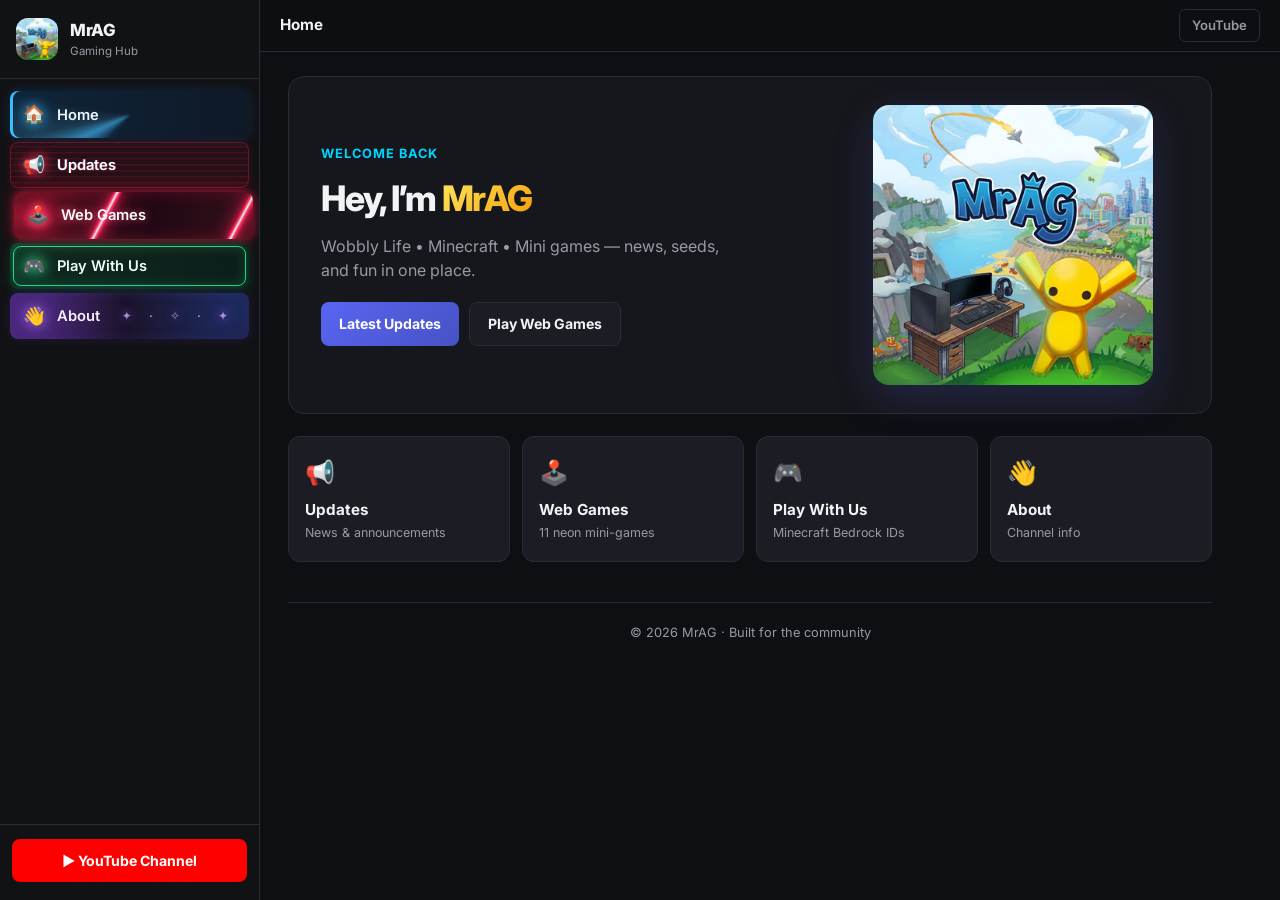
==== commit 1feb2867: "To Reduce Size" ====
--- a/index.html
+++ b/index.html
@@ -4,12 +4,35 @@
   <meta charset="UTF-8" />
   <meta name="viewport" content="width=device-width, initial-scale=1.0" />
   <title>MrAG | Gaming Hub</title>
+    <style>
+    /* critical: show MC loader before CSS file arrives */
+    #mcLoader{position:fixed;inset:0;z-index:99999;display:flex;align-items:center;justify-content:center;
+      background:linear-gradient(180deg,#1a2a1a,#0a100c);font-family:system-ui,sans-serif}
+    #mcLoader.mc-done{opacity:0;visibility:hidden;pointer-events:none;transition:opacity .55s}
+    body.mc-loading{overflow:hidden}
+  </style>
   <link rel="stylesheet" href="style.css" />
   <link rel="preconnect" href="https://fonts.googleapis.com">
   <link rel="preconnect" href="https://fonts.gstatic.com" crossorigin>
   <link href="https://fonts.googleapis.com/css2?family=Inter:wght@400;500;600;700;800&display=swap" rel="stylesheet">
 </head>
 <body>
+
+  <!-- Minecraft-style page loader (real progress until ready) -->
+  <div id="mcLoader" class="mc-loader" aria-live="polite" aria-busy="true">
+    <div class="mc-loader-inner">
+      <div class="mc-title">MrAG</div>
+      <div class="mc-edition">GAMING HUB</div>
+      <div class="mc-status" id="mcStatus">Initializing server</div>
+      <div class="mc-bar-wrap">
+        <div class="mc-bar" id="mcBar"></div>
+      </div>
+      <div class="mc-percent" id="mcPercent">0%</div>
+      <div class="mc-tip" id="mcTip">Loading spawn area…</div>
+    </div>
+  </div>
+
+
   <div class="app">
     <!-- Discord-style left sidebar -->
     <aside class="sidebar" id="sidebar">
@@ -110,7 +133,7 @@
               <div class="update-card">
                 <div class="update-meta"><span class="badge-new">NEW</span><span class="date">Nov 1, 2026</span></div>
                 <h3>🎉 Wobbly Life is NOW on Mobile!</h3>
-                <div class="update-thumb"><img src="wobbly-mobile.jpg" alt="" /></div>
+                <div class="update-thumb"><img loading="lazy" decoding="async" src="wobbly-mobile.jpg" alt="" /></div>
                 <p class="preview">Mobile launch + PC & Mobile Crossplay enabled.</p>
                 <span class="read-more">Read full post →</span>
               </div>
@@ -120,7 +143,7 @@
               <div class="update-card">
                 <div class="update-meta"><span class="badge-new">NEW</span><span class="date">Nov 1, 2026</span></div>
                 <h3>🔥 The Best Minecraft Bedrock Seed Ever</h3>
-                <div class="update-thumb"><img src="seed-guide.jpg" alt="" /></div>
+                <div class="update-thumb"><img loading="lazy" decoding="async" src="seed-guide.jpg" alt="" /></div>
                 <p class="preview">Village spawn, 4 blacksmiths, stronghold, portal, fortress & mushroom islands. Seed: 8718370463838351696</p>
                 <span class="read-more">Read full post →</span>
               </div>
@@ -130,7 +153,7 @@
               <div class="update-card">
                 <div class="update-meta"><span class="badge-soon">COMING SOON</span><span class="date">Oct 29, 2026</span></div>
                 <h3>🔮 My Creative World: The Hidden Chapter</h3>
-                <div class="update-thumb"><img src="coming-soon-world.jpg" alt="" /></div>
+                <div class="update-thumb"><img loading="lazy" decoding="async" src="coming-soon-world.jpg" alt="" /></div>
                 <p class="preview">A secret creative world reveal — early November 2026.</p>
                 <span class="read-more">Read full post →</span>
               </div>
@@ -140,7 +163,7 @@
               <div class="update-card">
                 <div class="update-meta"><span class="date">Oct 20, 2026</span></div>
                 <h3>✨ The Sift – Minecraft’s First New Dimension in 14 Years!</h3>
-                <div class="update-thumb"><img src="sift-news.jpg" alt="" /></div>
+                <div class="update-thumb"><img loading="lazy" decoding="async" src="sift-news.jpg" alt="" /></div>
                 <p class="preview">Coming 2027 to Java & Bedrock; debuts in Minecraft Dungeons II on Sept 29, 2026.</p>
                 <span class="read-more">Read full post →</span>
               </div>
@@ -150,7 +173,7 @@
               <div class="update-card">
                 <div class="update-meta"><span class="date">Oct 20, 2026</span></div>
                 <h3>🚀 Wobbly Life Space Update is LIVE!</h3>
-                <div class="update-thumb"><img src="space-update.jpg" alt="" /></div>
+                <div class="update-thumb"><img loading="lazy" decoding="async" src="space-update.jpg" alt="" /></div>
                 <p class="preview">Rockets, planets, new characters — explore space in Wobbly Life.</p>
                 <span class="read-more">Read full post →</span>
               </div>
@@ -257,19 +280,19 @@
           </div>
           <div class="players-grid">
             <div class="player-card">
-              <div class="player-avatar"><img src="face_vacant.png" alt="" /></div>
+              <div class="player-avatar"><img loading="lazy" decoding="async" src="face_vacant.png" alt="" /></div>
               <h3 class="player-name">VacantCake4142</h3>
               <p class="player-role">MrAG • Channel</p>
               <button class="copy-btn" onclick="copyId(this, 'VacantCake4142')">Copy ID</button>
             </div>
             <div class="player-card">
-              <div class="player-avatar"><img src="face_pluto.png" alt="" /></div>
+              <div class="player-avatar"><img loading="lazy" decoding="async" src="face_pluto.png" alt="" /></div>
               <h3 class="player-name">FixedPluto8747</h3>
               <p class="player-role">Friend • Web Handler</p>
               <button class="copy-btn" onclick="copyId(this, 'FixedPluto8747')">Copy ID</button>
             </div>
             <div class="player-card">
-              <div class="player-avatar"><img src="face_kingfly.png" alt="" /></div>
+              <div class="player-avatar"><img loading="lazy" decoding="async" src="face_kingfly.png" alt="" /></div>
               <h3 class="player-name">kingfly6672</h3>
               <p class="player-role">Friend • Web Handler</p>
               <button class="copy-btn" onclick="copyId(this, 'kingfly6672')">Copy ID</button>
--- a/style.css
+++ b/style.css
@@ -550,3 +550,94 @@
 .nav-item[data-section="games"]::after{opacity:.95!important;animation:ag-lightning-flicker .38s steps(2,end) infinite,ag-lightning-travel 1.1s linear infinite!important;}
 .nav-item[data-section="games"] .nav-icon{filter:drop-shadow(0 0 5px #ff3159) drop-shadow(0 0 10px #ff174d);animation:ag-icon-zap .55s ease-in-out infinite alternate;}
 @media(prefers-reduced-motion:reduce){.nav-item[data-section]::before,.nav-item[data-section]::after,.nav-item[data-section] .nav-icon,.nav-item[data-section="games"]{animation:none!important}}
+
+/* ========== Minecraft-style page loader ========== */
+.mc-loader {
+  position: fixed;
+  inset: 0;
+  z-index: 99999;
+  display: flex;
+  align-items: center;
+  justify-content: center;
+  background:
+    radial-gradient(ellipse at 50% 30%, rgba(40, 80, 40, 0.35), transparent 55%),
+    linear-gradient(180deg, #1a2a1a 0%, #0d1510 50%, #0a100c 100%);
+  transition: opacity 0.55s ease, visibility 0.55s ease;
+}
+.mc-loader.mc-done {
+  opacity: 0;
+  visibility: hidden;
+  pointer-events: none;
+}
+.mc-loader-inner {
+  width: min(420px, 90vw);
+  text-align: center;
+  font-family: "Segoe UI", system-ui, sans-serif;
+}
+.mc-title {
+  font-size: clamp(2rem, 8vw, 2.8rem);
+  font-weight: 900;
+  letter-spacing: 0.04em;
+  color: #fff;
+  text-shadow:
+    3px 3px 0 #3f3f3f,
+    0 0 20px rgba(0, 0, 0, 0.5);
+  margin-bottom: 2px;
+}
+.mc-edition {
+  font-size: 0.75rem;
+  font-weight: 700;
+  letter-spacing: 0.25em;
+  color: #c6c6c6;
+  margin-bottom: 28px;
+}
+.mc-status {
+  color: #e0e0e0;
+  font-size: 1.05rem;
+  font-weight: 600;
+  margin-bottom: 14px;
+  text-shadow: 1px 1px 0 #000;
+}
+.mc-bar-wrap {
+  height: 18px;
+  background: #373737;
+  border: 3px solid #000;
+  box-shadow: inset 0 0 0 1px #555;
+  position: relative;
+  overflow: hidden;
+}
+.mc-bar {
+  height: 100%;
+  width: 0%;
+  background: linear-gradient(180deg, #b5ff5a 0%, #5ecf00 45%, #3a9e00 100%);
+  box-shadow: inset 0 2px 0 rgba(255,255,255,0.35), inset 0 -2px 0 rgba(0,0,0,0.25);
+  transition: width 0.15s linear;
+}
+.mc-percent {
+  margin-top: 8px;
+  font-size: 0.8rem;
+  color: #9e9e9e;
+  font-variant-numeric: tabular-nums;
+}
+.mc-tip {
+  margin-top: 22px;
+  padding: 12px 14px;
+  background: rgba(30, 30, 30, 0.92);
+  border: 2px solid #1a1a1a;
+  box-shadow: inset 0 0 0 1px #4a4a4a;
+  color: #c8c8c8;
+  font-size: 0.82rem;
+  line-height: 1.45;
+  text-align: left;
+  min-height: 3.2em;
+}
+body.mc-loading {
+  overflow: hidden;
+}
+
+
+/* post page scroll fix — never lock body on posts */
+body:not(.mc-loading) {
+  overflow-x: hidden;
+  overflow-y: auto !important;
+}
